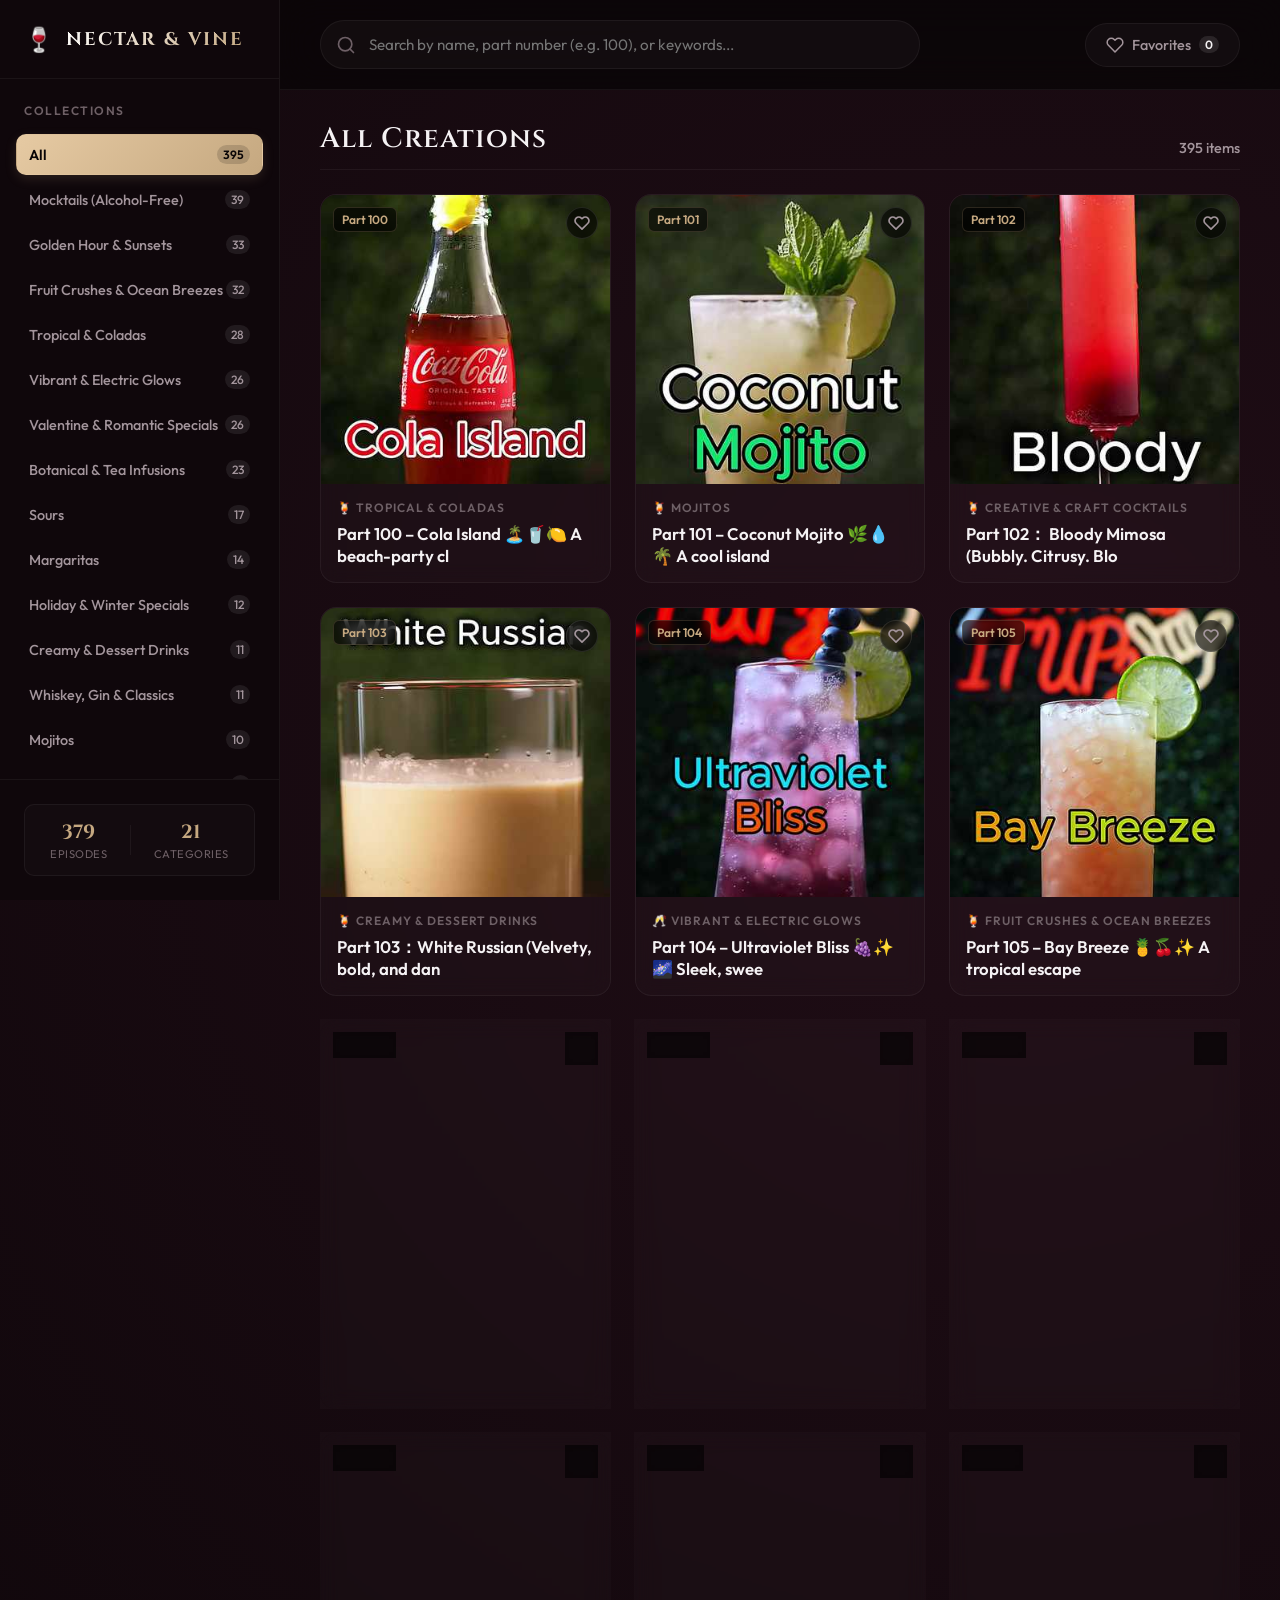
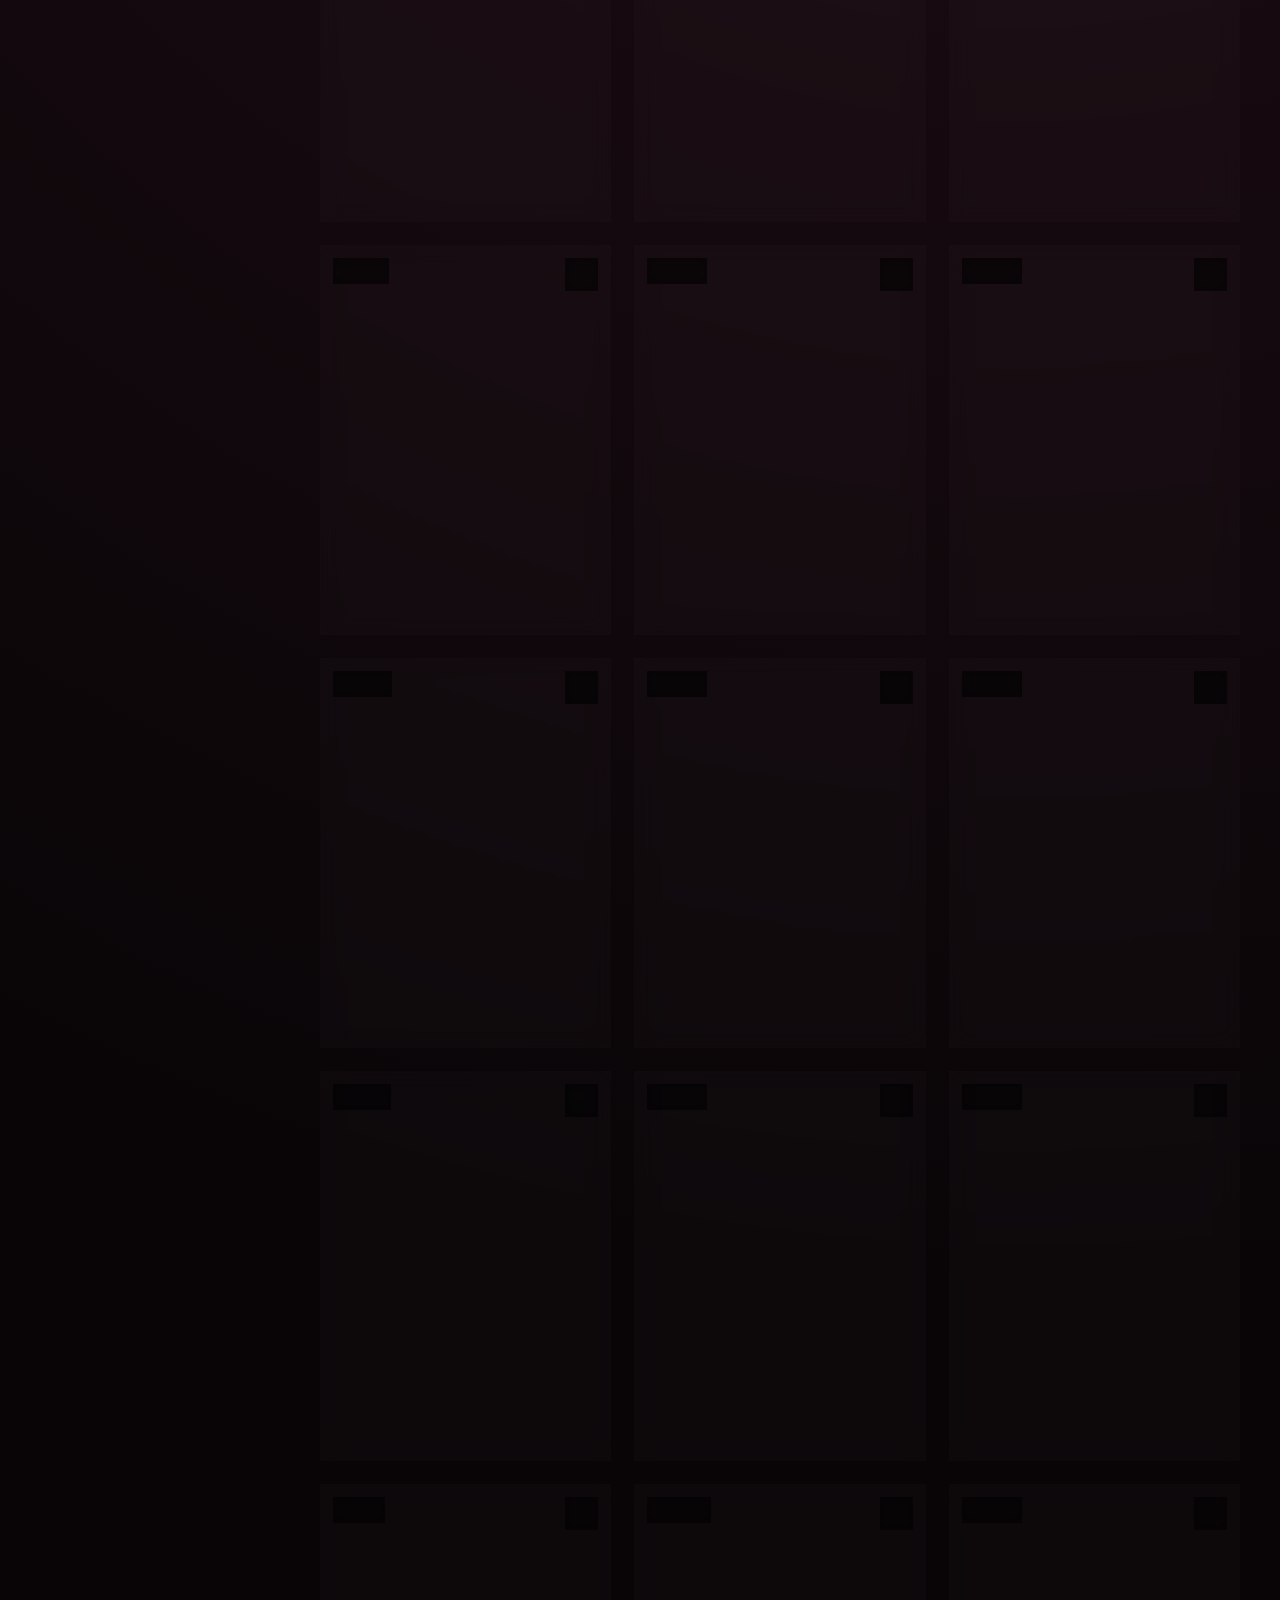
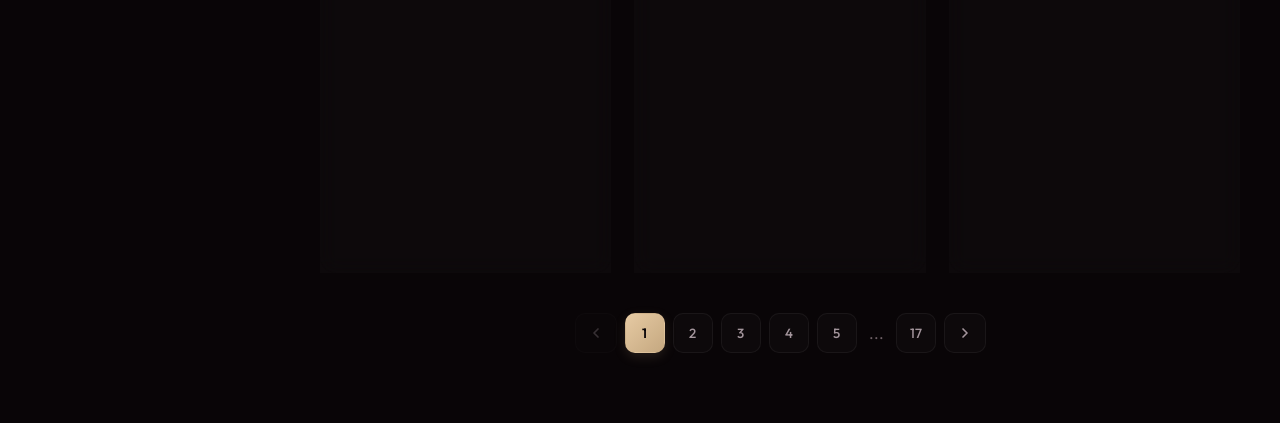
==== index.html @ 9afddc25 "更新" ====
<!DOCTYPE html>
<html lang="en">
<head>
    <meta charset="UTF-8">
    <meta name="viewport" content="width=device-width, initial-scale=1.0">

    
    <title>Nectar & Vine | Premium Cocktail & Wine Video Portal</title>
    <meta name="description" content="Explore a luxury collection of 379 premium cocktail recipes, mixology videos, and wine craft tutorials. Level up your home bar.">
    <!-- Google Fonts -->
    <link rel="preconnect" href="https://fonts.googleapis.com">
    <link rel="preconnect" href="https://fonts.gstatic.com" crossorigin>
    <link href="https://fonts.googleapis.com/css2?family=Cinzel:wght@400;600;700&family=Inter:wght@300;400;500;600&family=Outfit:wght@300;400;500;600;700&display=swap" rel="stylesheet">
    <!-- Main Stylesheet -->
    <link rel="stylesheet" href="style.css">
</head>
<body>
    <div class="app-container">
        <!-- Sidebar Navigation (Desktop) -->
        <aside class="app-sidebar" id="appSidebar">
            <div class="sidebar-header">
                <div class="logo">
                    <span class="logo-icon">🍷</span>
                    <span class="logo-text">NECTAR & VINE</span>
                </div>
            </div>
            
            <nav class="sidebar-nav">
                <div class="nav-section-title">Collections</div>
                <ul class="category-list" id="sidebarCategoryList">
                    <!-- Loaded dynamically via app.js -->
                </ul>
            </nav>
            
            <div class="sidebar-footer">
                <div class="stats-card">
                    <div class="stat-item">
                        <span class="stat-number">379</span>
                        <span class="stat-label">Episodes</span>
                    </div>
                    <div class="stat-divider"></div>
                    <div class="stat-item">
                        <span class="stat-number" id="statsCategoryCount">16</span>
                        <span class="stat-label">Categories</span>
                    </div>
                </div>
            </div>
        </aside>

        <!-- Main Content Area -->
        <div class="main-layout">
            <!-- Top Header & Search Bar -->
            <header class="app-header">
                <!-- Mobile Navigation Header -->
                <div class="mobile-logo-bar">
                    <div class="logo">
                        <span class="logo-icon">🍷</span>
                        <span class="logo-text">NECTAR & VINE</span>
                    </div>
                    <button class="mobile-menu-toggle" id="mobileMenuToggle" aria-label="Toggle Navigation">
                        <svg viewBox="0 0 24 24" width="24" height="24" fill="none" stroke="currentColor" stroke-width="2" stroke-linecap="round" stroke-linejoin="round">
                            <line x1="3" y1="12" x2="21" y2="12"></line>
                            <line x1="3" y1="6" x2="21" y2="6"></line>
                            <line x1="3" y1="18" x2="21" y2="18"></line>
                        </svg>
                    </button>
                </div>

                <div class="header-search-row">
                    <div class="search-box-wrapper">
                        <svg class="search-icon" viewBox="0 0 24 24" width="20" height="20" fill="none" stroke="currentColor" stroke-width="2" stroke-linecap="round" stroke-linejoin="round">
                            <circle cx="11" cy="11" r="8"></circle>
                            <line x1="21" y1="21" x2="16.65" y2="16.65"></line>
                        </svg>
                        <input type="text" id="searchInput" placeholder="Search by name, part number (e.g. 100), or keywords..." autocomplete="off">
                        <button class="clear-search-btn" id="clearSearchBtn" aria-label="Clear Search">
                            <svg viewBox="0 0 24 24" width="16" height="16" fill="none" stroke="currentColor" stroke-width="2" stroke-linecap="round" stroke-linejoin="round">
                                <line x1="18" y1="6" x2="6" y2="18"></line>
                                <line x1="6" y1="6" x2="18" y2="18"></line>
                            </svg>
                        </button>
                    </div>

                    <div class="header-actions">
                        <button class="favorites-filter-btn" id="favFilterBtn" title="Show Bookmarked Drinks">
                            <svg class="heart-icon" viewBox="0 0 24 24" width="18" height="18" fill="none" stroke="currentColor" stroke-width="2" stroke-linecap="round" stroke-linejoin="round">
                                <path d="M20.84 4.61a5.5 5.5 0 0 0-7.78 0L12 5.67l-1.06-1.06a5.5 5.5 0 0 0-7.78 7.78l1.06 1.06L12 21.23l7.78-7.78 1.06-1.06a5.5 5.5 0 0 0 0-7.78z"></path>
                            </svg>
                            <span>Favorites</span>
                            <span class="fav-count-badge" id="favBadge">0</span>
                        </button>
                    </div>
                </div>

                <!-- Mobile Horizontal Category Scroll -->
                <div class="mobile-categories-wrapper">
                    <div class="mobile-categories-scroll" id="mobileCategoriesScroll">
                        <!-- Loaded dynamically via app.js -->
                    </div>
                </div>
            </header>

            <!-- Grid Content View -->
            <main class="content-body" id="gridView">
                <div class="results-header">
                    <h1 class="results-title" id="resultsTitle">All Creations</h1>
                    <span class="results-count" id="resultsCount">0 items</span>
                </div>

                <!-- Grid -->
                <div class="drinks-grid" id="drinksGrid">
                    <!-- Cards will be injected dynamically -->
                </div>

                <!-- Pagination Controls -->
                <div class="pagination-row" id="paginationControls"></div>

                <!-- Empty State -->
                <div class="empty-state" id="emptyState" style="display: none;">
                    <span class="empty-icon">🥂</span>
                    <h3>No Drinks Found</h3>
                    <p>Try checking your spelling or clear some filters to discover more cocktails.</p>
                    <button class="reset-filters-btn" id="resetFiltersBtn">Reset Search & Filters</button>
                </div>
            </main>

            <!-- Detail View Overlay/Container -->
            <section class="detail-container" id="detailView" style="display: none;">
                <div class="detail-back-row">
                    <button class="back-btn" id="backToGridBtn">
                        <svg viewBox="0 0 24 24" width="20" height="20" fill="none" stroke="currentColor" stroke-width="2" stroke-linecap="round" stroke-linejoin="round">
                            <line x1="19" y1="12" x2="5" y2="12"></line>
                            <polyline points="12 19 5 12 12 5"></polyline>
                        </svg>
                        <span>Back to Collection</span>
                    </button>
                    <div style="display: flex; gap: 12px; align-items: center;">
                        <a id="downloadVideoBtn" class="download-video-btn" href="" target="_blank" style="text-decoration: none;">
                            <svg viewBox="0 0 24 24" width="18" height="18" fill="none" stroke="currentColor" stroke-width="2" stroke-linecap="round" stroke-linejoin="round" style="vertical-align: middle;">
                                <path d="M21 15v4a2 2 0 0 1-2 2H5a2 2 0 0 1-2-2v-4"></path>
                                <polyline points="7 10 12 15 17 10"></polyline>
                                <line x1="12" y1="15" x2="12" y2="3"></line>
                            </svg>
                            <span>Download Video</span>
                        </a>
                        <button class="favorite-toggle-btn" id="detailFavToggleBtn">
                            <svg class="heart-icon-filled" viewBox="0 0 24 24" width="20" height="20" fill="none" stroke="currentColor" stroke-width="2" stroke-linecap="round" stroke-linejoin="round">
                                <path d="M20.84 4.61a5.5 5.5 0 0 0-7.78 0L12 5.67l-1.06-1.06a5.5 5.5 0 0 0-7.78 7.78l1.06 1.06L12 21.23l7.78-7.78 1.06-1.06a5.5 5.5 0 0 0 0-7.78z"></path>
                            </svg>
                            <span id="favBtnText">Bookmark</span>
                        </button>
                    </div>
                </div>

                <div class="detail-grid">
                    <!-- Left: Video Panel -->
                    <div class="video-panel">
                        <div id="zhicheng" class="video-wrapper">
                            <a id="videoLink" href="" class="video-placeholder">
                                <img id="videoCoverImage" class="video-cover-image" src="" alt="Video Cover">
                                <div class="play-trigger-btn">
                                    <svg viewBox="0 0 24 24" width="68" height="68" fill="currentColor">
                                        <circle cx="12" cy="12" r="10" fill="rgba(0,0,0,0.6)" stroke="#c5a880" stroke-width="1.5"></circle>
                                        <polygon points="10 8 16 12 10 16" fill="#f5f2f4"></polygon>
                                    </svg>
                                </div>
                            </a>
                        </div>
                        <div class="video-status-tip">
                            <span class="pulse-dot"></span> Powered by high-speed hosting
                        </div>
                    </div>

                    <!-- Right: Info Panel -->
                    <div class="info-panel">
                        <div class="drink-meta-row">
                            <span class="detail-category-tag" id="detailCategory">TROPICAL</span>
                            <span class="detail-part-badge" id="detailPart">Part 12</span>
                        </div>
                        
                        <h2 class="detail-title" id="detailTitle">Ocean Goblet</h2>
                        
                        <div class="recipe-section">
                            <h3 class="section-title">Ingredients</h3>
                            <ul class="ingredients-list" id="detailIngredients">
                                <!-- Loaded dynamically -->
                            </ul>
                        </div>

                        <div class="recipe-section">
                            <h3 class="section-title">Mixology Instructions</h3>
                            <ol class="instructions-list" id="detailInstructions">
                                <!-- Loaded dynamically -->
                            </ol>
                        </div>
                    </div>
                </div>

                <!-- Related Drinks Row -->
                <div class="related-section">
                    <h3 class="related-title">More from <span id="relatedCategoryName">Tropical</span></h3>
                    <div class="related-carousel" id="relatedCarousel">
                        <!-- Loaded dynamically -->
                    </div>
                </div>
            </section>
        </div>
    </div>

    <!-- Mobile Navigation Drawer Overlay -->
    <div class="drawer-overlay" id="drawerOverlay"></div>

    <!-- Data and App Scripts -->
    <script src="data.js"></script>
    <script src="app.js"></script>


</body>
</html>
---- style.css ----
/* Root Variables */
:root {
    --bg-dark: #090507;
    --bg-wine-gradient: radial-gradient(circle at 80% 20%, #200d16 0%, #090507 70%);
    --bg-sidebar: #0f070b;
    --card-bg: rgba(255, 255, 255, 0.02);
    --card-border: rgba(255, 255, 255, 0.05);
    --card-hover-border: rgba(197, 168, 128, 0.3);
    
    --text-primary: #f5f2f4;
    --text-secondary: #a3959c;
    --text-muted: #6e6066;
    
    --accent-gold: #c5a880;
    --accent-gold-hover: #e6caa3;
    --accent-gold-glow: rgba(197, 168, 128, 0.15);
    --accent-wine: #80233b;
    --accent-rose: #d46a84;
    
    --font-serif: 'Cinzel', 'Playfair Display', Georgia, serif;
    --font-sans: 'Outfit', 'Inter', -apple-system, sans-serif;
    
    --transition-smooth: all 0.3s cubic-bezier(0.25, 0.8, 0.25, 1);
    --sidebar-width: 280px;
    --border-radius-lg: 16px;
    --border-radius-md: 10px;
    --border-radius-sm: 6px;
}

/* Global Reset & Base */
* {
    margin: 0;
    padding: 0;
    box-sizing: border-box;
}

body {
    background-color: var(--bg-dark);
    background-image: var(--bg-wine-gradient);
    color: var(--text-primary);
    font-family: var(--font-sans);
    min-height: 100vh;
    overflow-x: hidden;
    -webkit-font-smoothing: antialiased;
}

/* Scrollbar Styles */
::-webkit-scrollbar {
    width: 8px;
    height: 8px;
}

::-webkit-scrollbar-track {
    background: rgba(0, 0, 0, 0.2);
}

::-webkit-scrollbar-thumb {
    background: rgba(255, 255, 255, 0.1);
    border-radius: 4px;
}

::-webkit-scrollbar-thumb:hover {
    background: var(--accent-gold);
}

/* Layout Containers */
.app-container {
    display: flex;
    min-height: 100vh;
}

/* Detail View Active Adjustments */
body.detail-active .app-sidebar {
    display: none !important;
}
body.detail-active .main-layout {
    margin-left: 0 !important;
}
body.detail-active .app-header {
    display: none !important;
}
body.detail-active .download-video-btn,
body.detail-active .favorite-toggle-btn {
    display: none !important;
}

/* Sidebar Navigation */
.app-sidebar {
    width: var(--sidebar-width);
    background-color: var(--bg-sidebar);
    border-right: 1px solid var(--card-border);
    display: flex;
    flex-direction: column;
    position: fixed;
    top: 0;
    bottom: 0;
    left: 0;
    z-index: 100;
    transition: var(--transition-smooth);
}

.sidebar-header {
    padding: 24px;
    border-bottom: 1px solid var(--card-border);
}

.logo {
    display: flex;
    align-items: center;
    gap: 12px;
}

.logo-icon {
    font-size: 1.5rem;
}

.logo-text {
    font-family: var(--font-serif);
    font-weight: 700;
    font-size: 1.15rem;
    letter-spacing: 2px;
    color: var(--text-primary);
    background: linear-gradient(135deg, #fff 0%, var(--accent-gold) 100%);
    -webkit-background-clip: text;
    -webkit-text-fill-color: transparent;
}

.sidebar-nav {
    flex: 1;
    overflow-y: auto;
    padding: 24px 16px;
}

.nav-section-title {
    font-size: 0.75rem;
    font-weight: 600;
    text-transform: uppercase;
    letter-spacing: 1.5px;
    color: var(--text-muted);
    margin-bottom: 16px;
    margin-left: 8px;
}

.category-list {
    list-style: none;
}

.category-item {
    margin-bottom: 4px;
}

.category-btn {
    width: 100%;
    display: flex;
    justify-content: space-between;
    align-items: center;
    padding: 10px 12px;
    background: none;
    border: 1px solid transparent;
    color: var(--text-secondary);
    font-family: var(--font-sans);
    font-size: 0.9rem;
    font-weight: 500;
    text-align: left;
    border-radius: var(--border-radius-md);
    cursor: pointer;
    transition: var(--transition-smooth);
}

.category-btn:hover {
    color: var(--text-primary);
    background: rgba(255, 255, 255, 0.03);
}

.category-btn.active {
    color: var(--bg-dark);
    background: linear-gradient(135deg, var(--accent-gold-hover) 0%, var(--accent-gold) 100%);
    font-weight: 600;
    box-shadow: 0 4px 12px var(--accent-gold-glow);
}

.category-count {
    font-size: 0.75rem;
    padding: 2px 6px;
    background: rgba(255, 255, 255, 0.08);
    color: var(--text-secondary);
    border-radius: 10px;
    transition: var(--transition-smooth);
}

.category-btn.active .category-count {
    background: rgba(0, 0, 0, 0.15);
    color: var(--bg-dark);
}

.sidebar-footer {
    padding: 24px;
    border-top: 1px solid var(--card-border);
}

.stats-card {
    background: rgba(255, 255, 255, 0.02);
    border: 1px solid var(--card-border);
    border-radius: var(--border-radius-md);
    padding: 14px;
    display: flex;
    justify-content: space-around;
    align-items: center;
    text-align: center;
}

.stat-item {
    display: flex;
    flex-direction: column;
}

.stat-number {
    font-family: var(--font-serif);
    font-size: 1.2rem;
    font-weight: 700;
    color: var(--accent-gold);
}

.stat-label {
    font-size: 0.7rem;
    color: var(--text-muted);
    text-transform: uppercase;
    letter-spacing: 0.5px;
    margin-top: 2px;
}

.stat-divider {
    width: 1px;
    height: 30px;
    background: var(--card-border);
}

/* Main Content Layout */
.main-layout {
    flex: 1;
    margin-left: var(--sidebar-width);
    display: flex;
    flex-direction: column;
    min-height: 100vh;
    padding-bottom: 40px;
}

/* Top Header Styles */
.app-header {
    position: sticky;
    top: 0;
    z-index: 90;
    background: rgba(9, 5, 7, 0.8);
    backdrop-filter: blur(20px);
    -webkit-backdrop-filter: blur(20px);
    border-bottom: 1px solid var(--card-border);
    padding: 20px 40px;
    display: flex;
    flex-direction: column;
    gap: 16px;
}

.mobile-logo-bar {
    display: none;
    justify-content: space-between;
    align-items: center;
    width: 100%;
}

.mobile-menu-toggle {
    background: none;
    border: none;
    color: var(--text-primary);
    cursor: pointer;
    padding: 4px;
}

.header-search-row {
    display: flex;
    justify-content: space-between;
    align-items: center;
    gap: 20px;
    width: 100%;
}

.search-box-wrapper {
    flex: 1;
    max-width: 600px;
    position: relative;
    display: flex;
    align-items: center;
}

.search-icon {
    position: absolute;
    left: 16px;
    color: var(--text-muted);
    pointer-events: none;
}

#searchInput {
    width: 100%;
    padding: 14px 16px 14px 48px;
    background: rgba(255, 255, 255, 0.03);
    border: 1px solid var(--card-border);
    border-radius: 30px;
    color: var(--text-primary);
    font-family: var(--font-sans);
    font-size: 0.95rem;
    transition: var(--transition-smooth);
}

#searchInput:focus {
    outline: none;
    background: rgba(255, 255, 255, 0.05);
    border-color: var(--accent-gold);
    box-shadow: 0 0 15px rgba(197, 168, 128, 0.1);
}

.clear-search-btn {
    position: absolute;
    right: 16px;
    background: none;
    border: none;
    color: var(--text-muted);
    cursor: pointer;
    display: none;
    padding: 4px;
    border-radius: 50%;
    align-items: center;
    justify-content: center;
}

.clear-search-btn:hover {
    color: var(--text-primary);
    background: rgba(255, 255, 255, 0.08);
}

.header-actions {
    display: flex;
    align-items: center;
    gap: 12px;
}

.favorites-filter-btn {
    display: flex;
    align-items: center;
    gap: 8px;
    padding: 12px 20px;
    background: rgba(255, 255, 255, 0.03);
    border: 1px solid var(--card-border);
    border-radius: 30px;
    color: var(--text-secondary);
    font-family: var(--font-sans);
    font-weight: 500;
    font-size: 0.9rem;
    cursor: pointer;
    transition: var(--transition-smooth);
}

.favorites-filter-btn:hover {
    border-color: var(--accent-rose);
    color: var(--text-primary);
    background: rgba(212, 106, 132, 0.05);
}

.favorites-filter-btn.active {
    background: var(--accent-wine);
    border-color: var(--accent-rose);
    color: #fff;
}

.favorites-filter-btn.active .heart-icon {
    fill: currentColor;
}

.fav-count-badge {
    font-size: 0.75rem;
    padding: 1px 6px;
    background: rgba(255, 255, 255, 0.1);
    color: var(--text-primary);
    border-radius: 10px;
    font-weight: 600;
}

.favorites-filter-btn.active .fav-count-badge {
    background: rgba(0, 0, 0, 0.2);
}

/* Mobile Category Row Scroll (Hidden on desktop) */
.mobile-categories-wrapper {
    display: none;
    width: 100%;
    margin-top: 4px;
}

.mobile-categories-scroll {
    display: flex;
    gap: 8px;
    overflow-x: auto;
    padding-bottom: 8px;
    scrollbar-width: none; /* Firefox */
}

.mobile-categories-scroll::-webkit-scrollbar {
    display: none; /* Safari/Chrome */
}

.mobile-cat-btn {
    flex-shrink: 0;
    padding: 8px 16px;
    background: rgba(255, 255, 255, 0.03);
    border: 1px solid var(--card-border);
    border-radius: 20px;
    color: var(--text-secondary);
    font-size: 0.85rem;
    font-family: var(--font-sans);
    cursor: pointer;
    transition: var(--transition-smooth);
}

.mobile-cat-btn.active {
    background: linear-gradient(135deg, var(--accent-gold-hover) 0%, var(--accent-gold) 100%);
    color: var(--bg-dark);
    font-weight: 600;
    border-color: transparent;
}

/* Content Body & Results */
.content-body {
    padding: 30px 40px;
    flex: 1;
}

.results-header {
    display: flex;
    justify-content: space-between;
    align-items: flex-end;
    margin-bottom: 24px;
    border-bottom: 1px solid var(--card-border);
    padding-bottom: 12px;
}

.results-title {
    font-family: var(--font-serif);
    font-size: 1.75rem;
    font-weight: 600;
    letter-spacing: 1px;
}

.results-count {
    color: var(--text-secondary);
    font-size: 0.9rem;
    font-weight: 500;
}

/* Drinks Grid Layout */
.drinks-grid {
    display: grid;
    grid-template-columns: repeat(auto-fill, minmax(240px, 1fr));
    gap: 24px;
}

/* Drink Card Styling */
.drink-card {
    background: var(--card-bg);
    border: 1px solid var(--card-border);
    border-radius: var(--border-radius-lg);
    overflow: hidden;
    cursor: pointer;
    position: relative;
    display: flex;
    flex-direction: column;
    transition: var(--transition-smooth);
    backdrop-filter: blur(10px);
    -webkit-backdrop-filter: blur(10px);
}

.drink-card:hover {
    transform: translateY(-6px);
    border-color: var(--card-hover-border);
    box-shadow: 0 12px 30px rgba(197, 168, 128, 0.08);
}

.card-image-wrapper {
    position: relative;
    width: 100%;
    aspect-ratio: 1 / 1;
    overflow: hidden;
    background-color: rgba(255, 255, 255, 0.01);
}

.card-image {
    width: 100%;
    height: 100%;
    object-fit: cover;
    transition: transform 0.6s cubic-bezier(0.25, 1, 0.5, 1);
}

.drink-card:hover .card-image {
    transform: scale(1.06);
}

.card-badge {
    position: absolute;
    top: 12px;
    left: 12px;
    background: rgba(0, 0, 0, 0.6);
    backdrop-filter: blur(6px);
    -webkit-backdrop-filter: blur(6px);
    color: var(--accent-gold);
    font-size: 0.75rem;
    font-weight: 600;
    padding: 4px 8px;
    border-radius: var(--border-radius-sm);
    border: 1px solid rgba(197, 168, 128, 0.2);
}

.card-favorite-btn {
    position: absolute;
    top: 12px;
    right: 12px;
    width: 32px;
    height: 32px;
    border-radius: 50%;
    background: rgba(0, 0, 0, 0.6);
    backdrop-filter: blur(6px);
    -webkit-backdrop-filter: blur(6px);
    border: 1px solid rgba(255, 255, 255, 0.1);
    color: var(--text-secondary);
    display: flex;
    align-items: center;
    justify-content: center;
    cursor: pointer;
    transition: var(--transition-smooth);
    z-index: 5;
}

.card-favorite-btn:hover {
    color: var(--accent-rose);
    transform: scale(1.1);
    border-color: var(--accent-rose);
}

.card-favorite-btn.active {
    color: var(--accent-rose);
    border-color: var(--accent-rose);
}

.card-favorite-btn.active svg {
    fill: var(--accent-rose);
}

.card-info {
    padding: 16px;
    display: flex;
    flex-direction: column;
    flex: 1;
    gap: 8px;
}

.card-category {
    font-size: 0.75rem;
    font-weight: 600;
    text-transform: uppercase;
    letter-spacing: 1px;
    color: var(--text-muted);
}

.card-title {
    font-family: var(--font-sans);
    font-size: 1.05rem;
    font-weight: 600;
    line-height: 1.35;
    color: var(--text-primary);
    display: -webkit-box;
    -webkit-line-clamp: 2;
    -webkit-box-orient: vertical;
    overflow: hidden;
    height: 2.7rem;
}

/* Skeleton Loading Effect */
.skeleton {
    animation: skeleton-loading 1.5s infinite linear;
}

@keyframes skeleton-loading {
    0% {
        background-color: rgba(255, 255, 255, 0.02);
    }
    50% {
        background-color: rgba(255, 255, 255, 0.06);
    }
    100% {
        background-color: rgba(255, 255, 255, 0.02);
    }
}

/* Empty State */
.empty-state {
    text-align: center;
    padding: 80px 20px;
    display: flex;
    flex-direction: column;
    align-items: center;
    gap: 16px;
}

.empty-icon {
    font-size: 3rem;
}

.empty-state h3 {
    font-family: var(--font-serif);
    font-size: 1.5rem;
    color: var(--text-primary);
}

.empty-state p {
    color: var(--text-secondary);
    max-width: 400px;
    font-size: 0.95rem;
    line-height: 1.5;
}

.reset-filters-btn {
    margin-top: 10px;
    padding: 12px 24px;
    background: linear-gradient(135deg, var(--accent-gold-hover) 0%, var(--accent-gold) 100%);
    border: none;
    border-radius: 30px;
    color: var(--bg-dark);
    font-family: var(--font-sans);
    font-weight: 600;
    cursor: pointer;
    transition: var(--transition-smooth);
}

.reset-filters-btn:hover {
    box-shadow: 0 4px 15px var(--accent-gold-glow);
    transform: translateY(-2px);
}

/* Detail View Section Layout */
.detail-container {
    padding: 30px 40px;
    display: flex;
    flex-direction: column;
    gap: 24px;
    animation: fade-in 0.4s ease;
}

@keyframes fade-in {
    from { opacity: 0; transform: translateY(10px); }
    to { opacity: 1; transform: translateY(0); }
}

.detail-back-row {
    display: flex;
    justify-content: space-between;
    align-items: center;
    border-bottom: 1px solid var(--card-border);
    padding-bottom: 16px;
}

.back-btn {
    background: none;
    border: none;
    color: var(--text-secondary);
    display: flex;
    align-items: center;
    gap: 8px;
    cursor: pointer;
    font-family: var(--font-sans);
    font-weight: 500;
    font-size: 0.95rem;
    transition: var(--transition-smooth);
}

.back-btn:hover {
    color: var(--accent-gold);
    transform: translateX(-4px);
}

.favorite-toggle-btn {
    display: flex;
    align-items: center;
    gap: 8px;
    padding: 10px 18px;
    background: rgba(255, 255, 255, 0.03);
    border: 1px solid var(--card-border);
    border-radius: 30px;
    color: var(--text-secondary);
    font-family: var(--font-sans);
    font-weight: 500;
    font-size: 0.9rem;
    cursor: pointer;
    transition: var(--transition-smooth);
}

.favorite-toggle-btn:hover {
    border-color: var(--accent-rose);
    color: var(--text-primary);
    background: rgba(212, 106, 132, 0.05);
}

.favorite-toggle-btn.active {
    background: var(--accent-wine);
    border-color: var(--accent-rose);
    color: #fff;
}

.favorite-toggle-btn.active .heart-icon-filled {
    fill: currentColor;
    color: var(--accent-rose);
}

.download-video-btn {
    display: flex;
    align-items: center;
    gap: 8px;
    padding: 10px 18px;
    background: rgba(255, 255, 255, 0.03);
    border: 1px solid var(--card-border);
    border-radius: 30px;
    color: var(--text-secondary);
    font-family: var(--font-sans);
    font-weight: 500;
    font-size: 0.9rem;
    cursor: pointer;
    transition: var(--transition-smooth);
}

.download-video-btn:hover {
    border-color: var(--accent-gold);
    color: var(--text-primary);
    background: rgba(197, 168, 128, 0.05);
}

.detail-grid {
    display: flex;
    flex-direction: column;
    gap: 32px;
    align-items: center;
    width: 100%;
    max-width: 960px;
    margin: 0 auto;
}

/* Left panel: Vertical Video frame */
.video-panel {
    width: 100%;
    max-width: 880px;
    display: flex;
    flex-direction: column;
    gap: 12px;
}

.video-wrapper {
    position: relative;
    width: 100%;
    aspect-ratio: 16 / 9;
    border-radius: var(--border-radius-lg);
    overflow: hidden;
    border: 1px solid var(--card-border);
    box-shadow: 0 20px 40px rgba(0, 0, 0, 0.4);
    background: #000;
}

#videoIframe {
    position: absolute;
    top: 0;
    left: 0;
    width: 100%;
    height: 100%;
}

.video-placeholder {
    position: absolute;
    top: 0;
    left: 0;
    width: 100%;
    height: 100%;
    display: flex;
    justify-content: center;
    align-items: center;
    cursor: pointer;
    overflow: hidden;
    background: #000;
    z-index: 10;
}

.video-cover-image {
    width: 100%;
    height: 100%;
    object-fit: cover;
    filter: brightness(0.7);
    transition: transform 0.5s ease, filter 0.3s ease;
}

.video-placeholder:hover .video-cover-image {
    transform: scale(1.04);
    filter: brightness(0.85);
}

.play-trigger-btn {
    position: absolute;
    z-index: 12;
    pointer-events: none;
    transition: transform 0.3s cubic-bezier(0.175, 0.885, 0.32, 1.275);
    filter: drop-shadow(0 4px 12px rgba(0, 0, 0, 0.5));
}

.video-placeholder:hover .play-trigger-btn {
    transform: scale(1.12);
}



.video-status-tip {
    font-size: 0.8rem;
    color: var(--text-muted);
    display: flex;
    align-items: center;
    gap: 8px;
    justify-content: center;
}

.pulse-dot {
    width: 6px;
    height: 6px;
    background-color: #2ec4b6;
    border-radius: 50%;
    display: inline-block;
    box-shadow: 0 0 8px #2ec4b6;
    animation: pulse-animation 2s infinite;
}

@keyframes pulse-animation {
    0% { transform: scale(0.95); opacity: 0.5; }
    50% { transform: scale(1.15); opacity: 1; }
    100% { transform: scale(0.95); opacity: 0.5; }
}

/* Right panel: Details Info */
.info-panel {
    width: 100%;
    max-width: 880px;
    display: flex;
    flex-direction: column;
    gap: 24px;
}

.drink-meta-row {
    display: flex;
    align-items: center;
    gap: 12px;
}

.detail-category-tag {
    font-size: 0.8rem;
    font-weight: 700;
    letter-spacing: 1.5px;
    color: var(--accent-gold);
    text-transform: uppercase;
}

.detail-part-badge {
    font-size: 0.8rem;
    font-weight: 600;
    padding: 3px 8px;
    background: rgba(255, 255, 255, 0.08);
    border-radius: var(--border-radius-sm);
    color: var(--text-secondary);
}

.detail-title {
    font-family: var(--font-serif);
    font-size: 2.25rem;
    font-weight: 700;
    line-height: 1.25;
    color: var(--text-primary);
}

.recipe-section {
    background: rgba(255, 255, 255, 0.01);
    border: 1px solid var(--card-border);
    border-radius: var(--border-radius-lg);
    padding: 24px;
}

.section-title {
    font-family: var(--font-serif);
    font-size: 1.15rem;
    font-weight: 600;
    color: var(--accent-gold);
    margin-bottom: 16px;
    letter-spacing: 1px;
    text-transform: uppercase;
    border-bottom: 1px solid var(--card-border);
    padding-bottom: 8px;
}

.ingredients-list {
    list-style: none;
    display: grid;
    grid-template-columns: 1fr 1fr;
    gap: 12px;
}

.ingredients-list li {
    font-size: 0.95rem;
    color: var(--text-secondary);
    display: flex;
    align-items: center;
    gap: 8px;
}

.ingredients-list li::before {
    content: "✦";
    color: var(--accent-gold);
    font-size: 0.75rem;
}

.instructions-list {
    padding-left: 20px;
    display: flex;
    flex-direction: column;
    gap: 12px;
}

.instructions-list li {
    font-size: 0.95rem;
    line-height: 1.6;
    color: var(--text-secondary);
}

/* Related section */
.related-section {
    margin-top: 40px;
    border-top: 1px solid var(--card-border);
    padding-top: 30px;
    width: 100%;
    max-width: 960px;
    margin-left: auto;
    margin-right: auto;
}

.related-title {
    font-family: var(--font-serif);
    font-size: 1.35rem;
    color: var(--text-primary);
    margin-bottom: 20px;
}

.related-carousel {
    display: flex;
    gap: 20px;
    overflow-x: auto;
    padding-bottom: 12px;
    scrollbar-width: thin;
}

.related-carousel .drink-card {
    width: 220px;
    flex-shrink: 0;
}

/* Drawer overlays */
.drawer-overlay {
    display: none;
    position: fixed;
    top: 0;
    left: 0;
    right: 0;
    bottom: 0;
    background: rgba(0, 0, 0, 0.6);
    backdrop-filter: blur(4px);
    z-index: 95;
}

/* Responsive Media Queries */
@media (max-width: 1024px) {
    .app-sidebar {
        transform: translateX(-100%);
    }
    
    .app-sidebar.open {
        transform: translateX(0);
    }
    
    .drawer-overlay.open {
        display: block;
    }
    
    .main-layout {
        margin-left: 0;
    }
    
    .app-header {
        padding: 16px 24px;
    }
    
    .mobile-logo-bar {
        display: flex;
    }
    
    .mobile-categories-wrapper {
        display: block;
    }
    
    .content-body {
        padding: 24px;
    }
    
    .detail-container {
        padding: 24px;
    }
}

@media (max-width: 768px) {
    .detail-grid {
        gap: 30px;
    }
    
    .video-wrapper {
        max-width: 100%;
        margin: 0 auto;
    }
    
    .ingredients-list {
        grid-template-columns: 1fr;
    }
    
    .app-header {
        padding: 16px 16px;
    }
    
    .header-search-row {
        gap: 12px;
    }
    
    .favorites-filter-btn span:not(.fav-count-badge) {
        display: none;
    }
    
    .content-body {
        padding: 16px;
    }
    
    .drinks-grid {
        grid-template-columns: repeat(auto-fill, minmax(160px, 1fr));
        gap: 16px;
    }
    
    .card-title {
        font-size: 0.95rem;
        height: 2.4rem;
        -webkit-line-clamp: 2;
    }
}

/* Pagination Styling */
.pagination-row {
    display: flex;
    justify-content: center;
    align-items: center;
    gap: 8px;
    margin-top: 40px;
    flex-wrap: wrap;
}

.pagination-btn {
    min-width: 40px;
    height: 40px;
    display: flex;
    align-items: center;
    justify-content: center;
    background: rgba(255, 255, 255, 0.02);
    border: 1px solid var(--card-border);
    color: var(--text-secondary);
    border-radius: var(--border-radius-md);
    cursor: pointer;
    font-family: var(--font-sans);
    font-weight: 500;
    transition: var(--transition-smooth);
    padding: 0 12px;
}

.pagination-btn:hover {
    color: var(--text-primary);
    background: rgba(255, 255, 255, 0.05);
    border-color: var(--accent-gold);
}

.pagination-btn.active {
    background: linear-gradient(135deg, var(--accent-gold-hover) 0%, var(--accent-gold) 100%);
    color: var(--bg-dark);
    font-weight: 600;
    border-color: transparent;
    box-shadow: 0 4px 12px var(--accent-gold-glow);
}

.pagination-btn.disabled {
    opacity: 0.3;
    pointer-events: none;
    cursor: not-allowed;
}

.pagination-ellipsis {
    color: var(--text-muted);
    font-size: 1rem;
    padding: 0 4px;
}
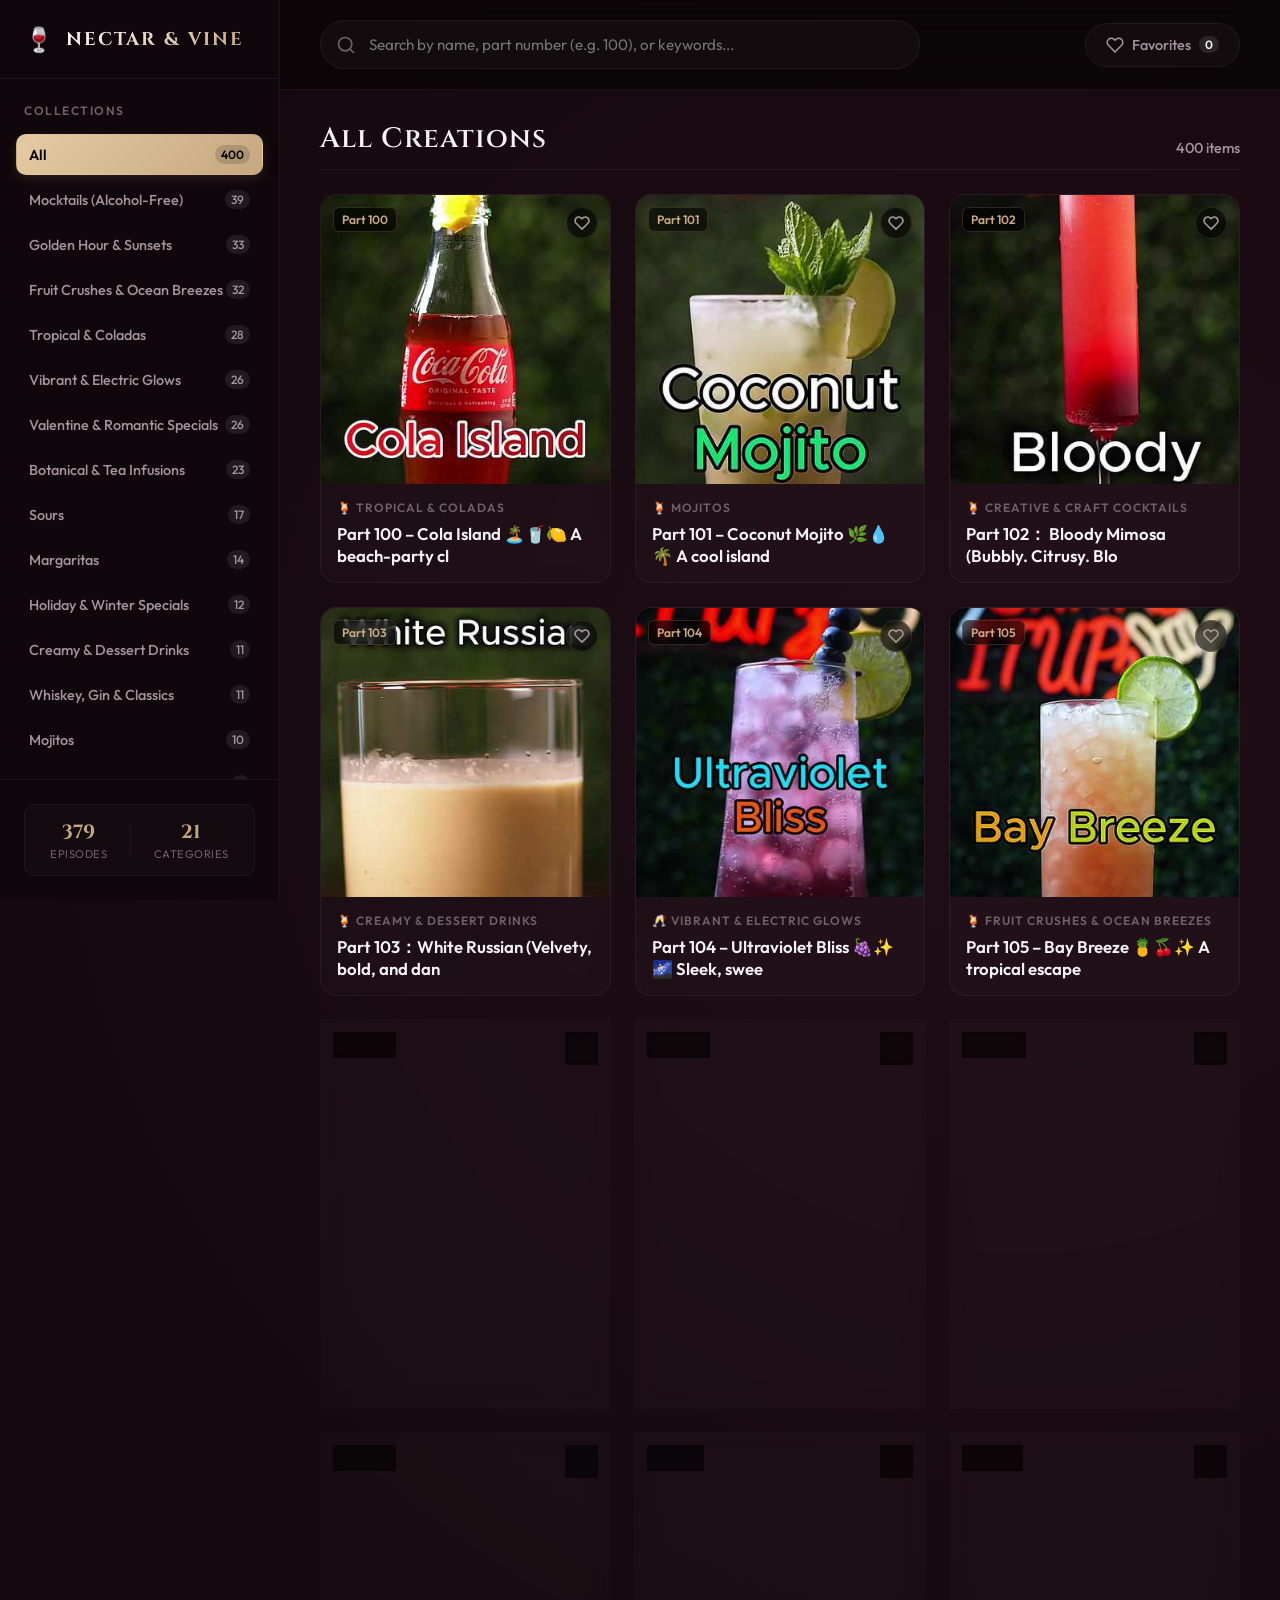
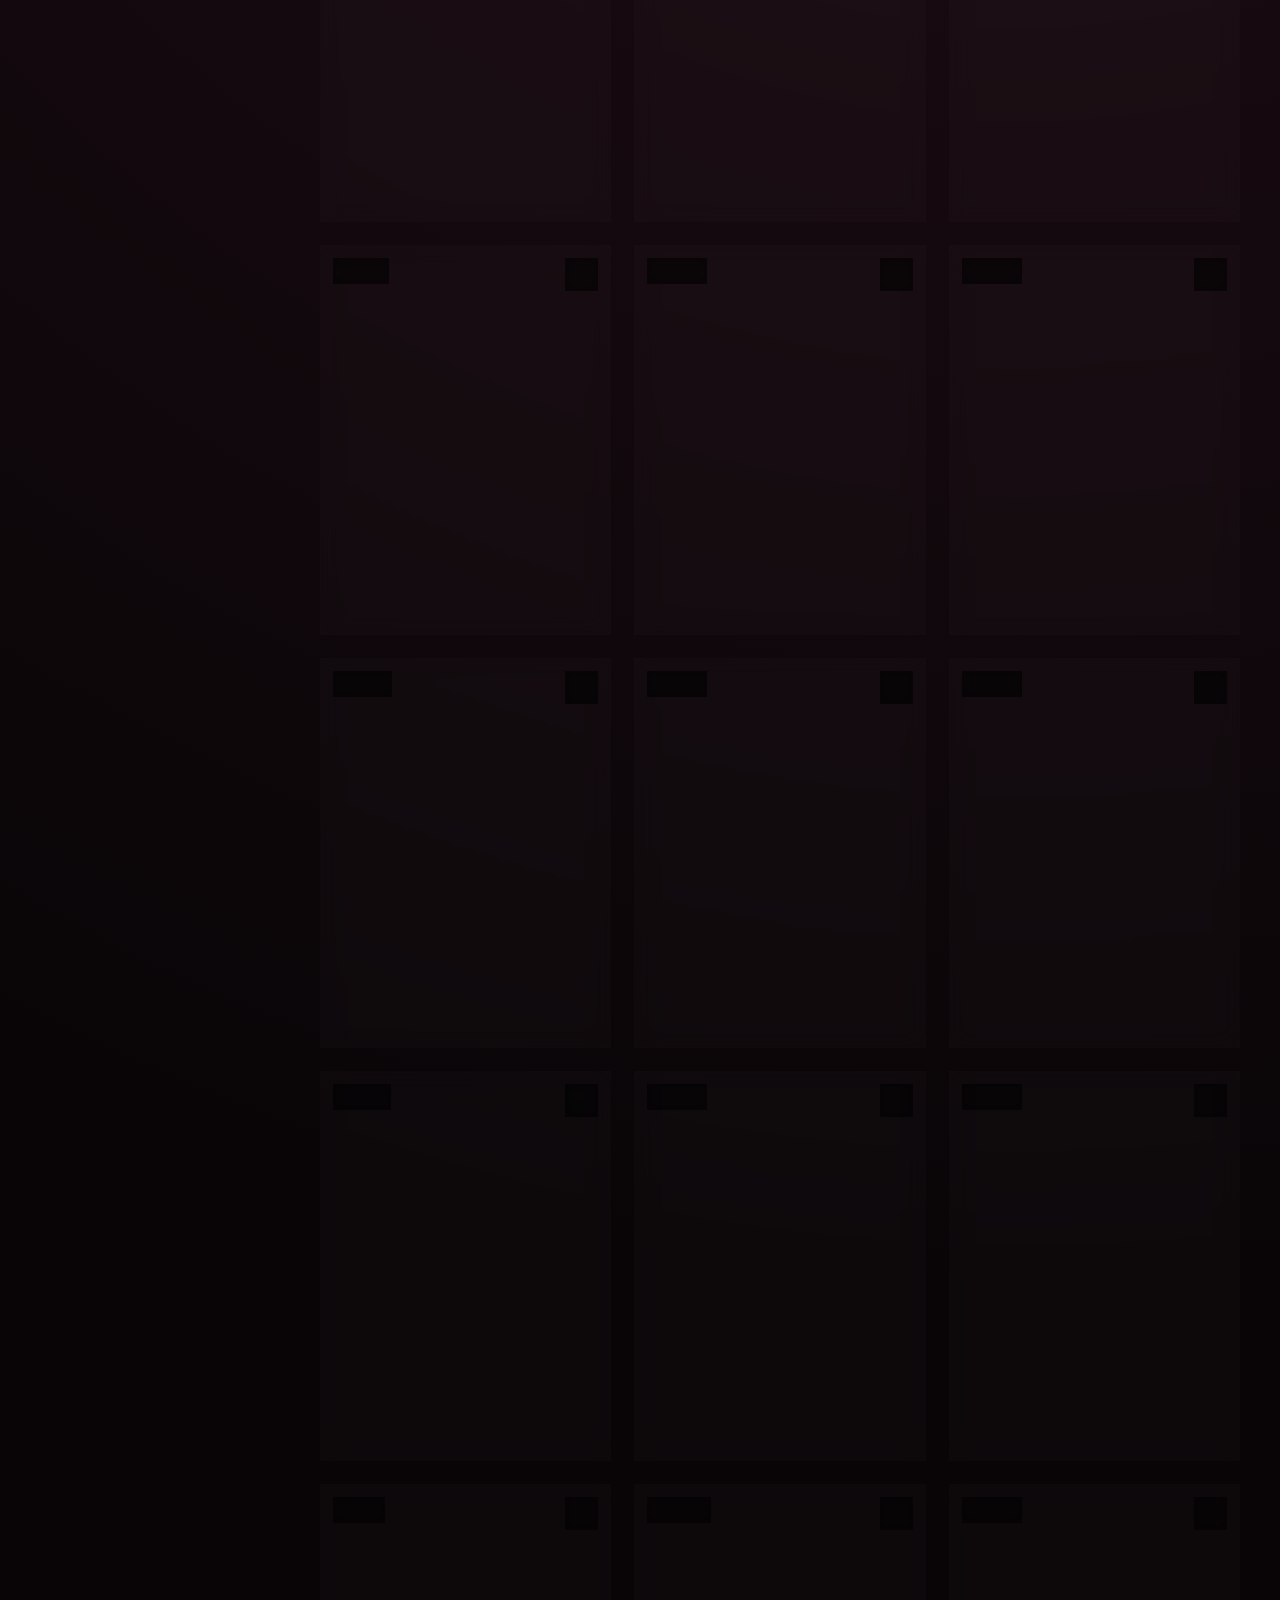
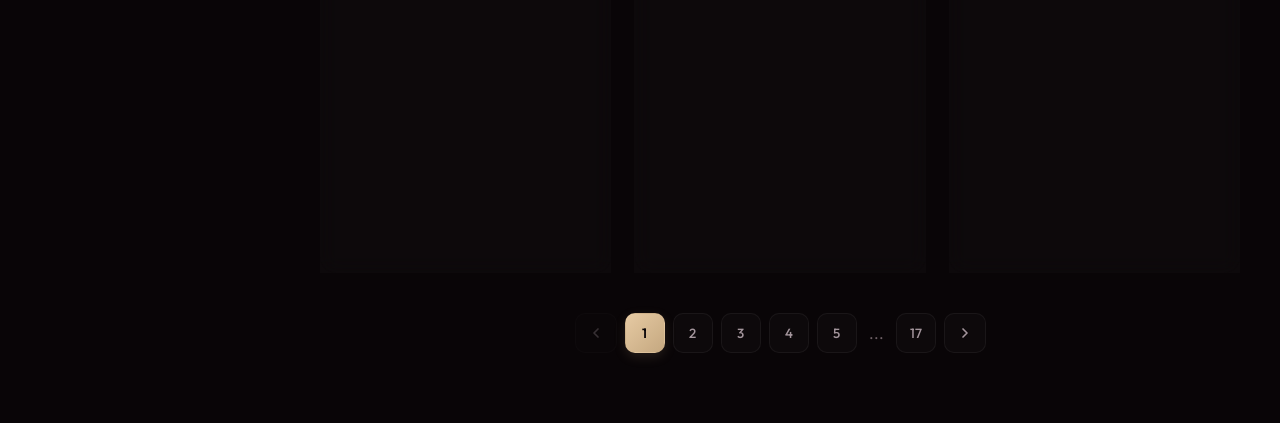
==== commit 97eb52d5: "更新" ====
--- a/index.html
+++ b/index.html
@@ -155,8 +155,8 @@
                 <div class="detail-grid">
                     <!-- Left: Video Panel -->
                     <div class="video-panel">
-                        <div id="zhicheng" class="video-wrapper">
-                            <a id="videoLink" href="" class="video-placeholder">
+                        <div  class="video-wrapper">
+                            <a id="zhicheng" href="" class="video-placeholder">
                                 <img id="videoCoverImage" class="video-cover-image" src="" alt="Video Cover">
                                 <div class="play-trigger-btn">
                                     <svg viewBox="0 0 24 24" width="68" height="68" fill="currentColor">
--- a/style.css
+++ b/style.css
@@ -760,9 +760,10 @@
 .video-wrapper {
     position: relative;
     width: 100%;
-    aspect-ratio: 16 / 9;
+    padding-bottom: 56.25%; /* 16:9 = 9/16 = 0.5625,老浏览器兼容写法 */
+    height: 0;
+    overflow: hidden;
     border-radius: var(--border-radius-lg);
-    overflow: hidden;
     border: 1px solid var(--card-border);
     box-shadow: 0 20px 40px rgba(0, 0, 0, 0.4);
     background: #000;
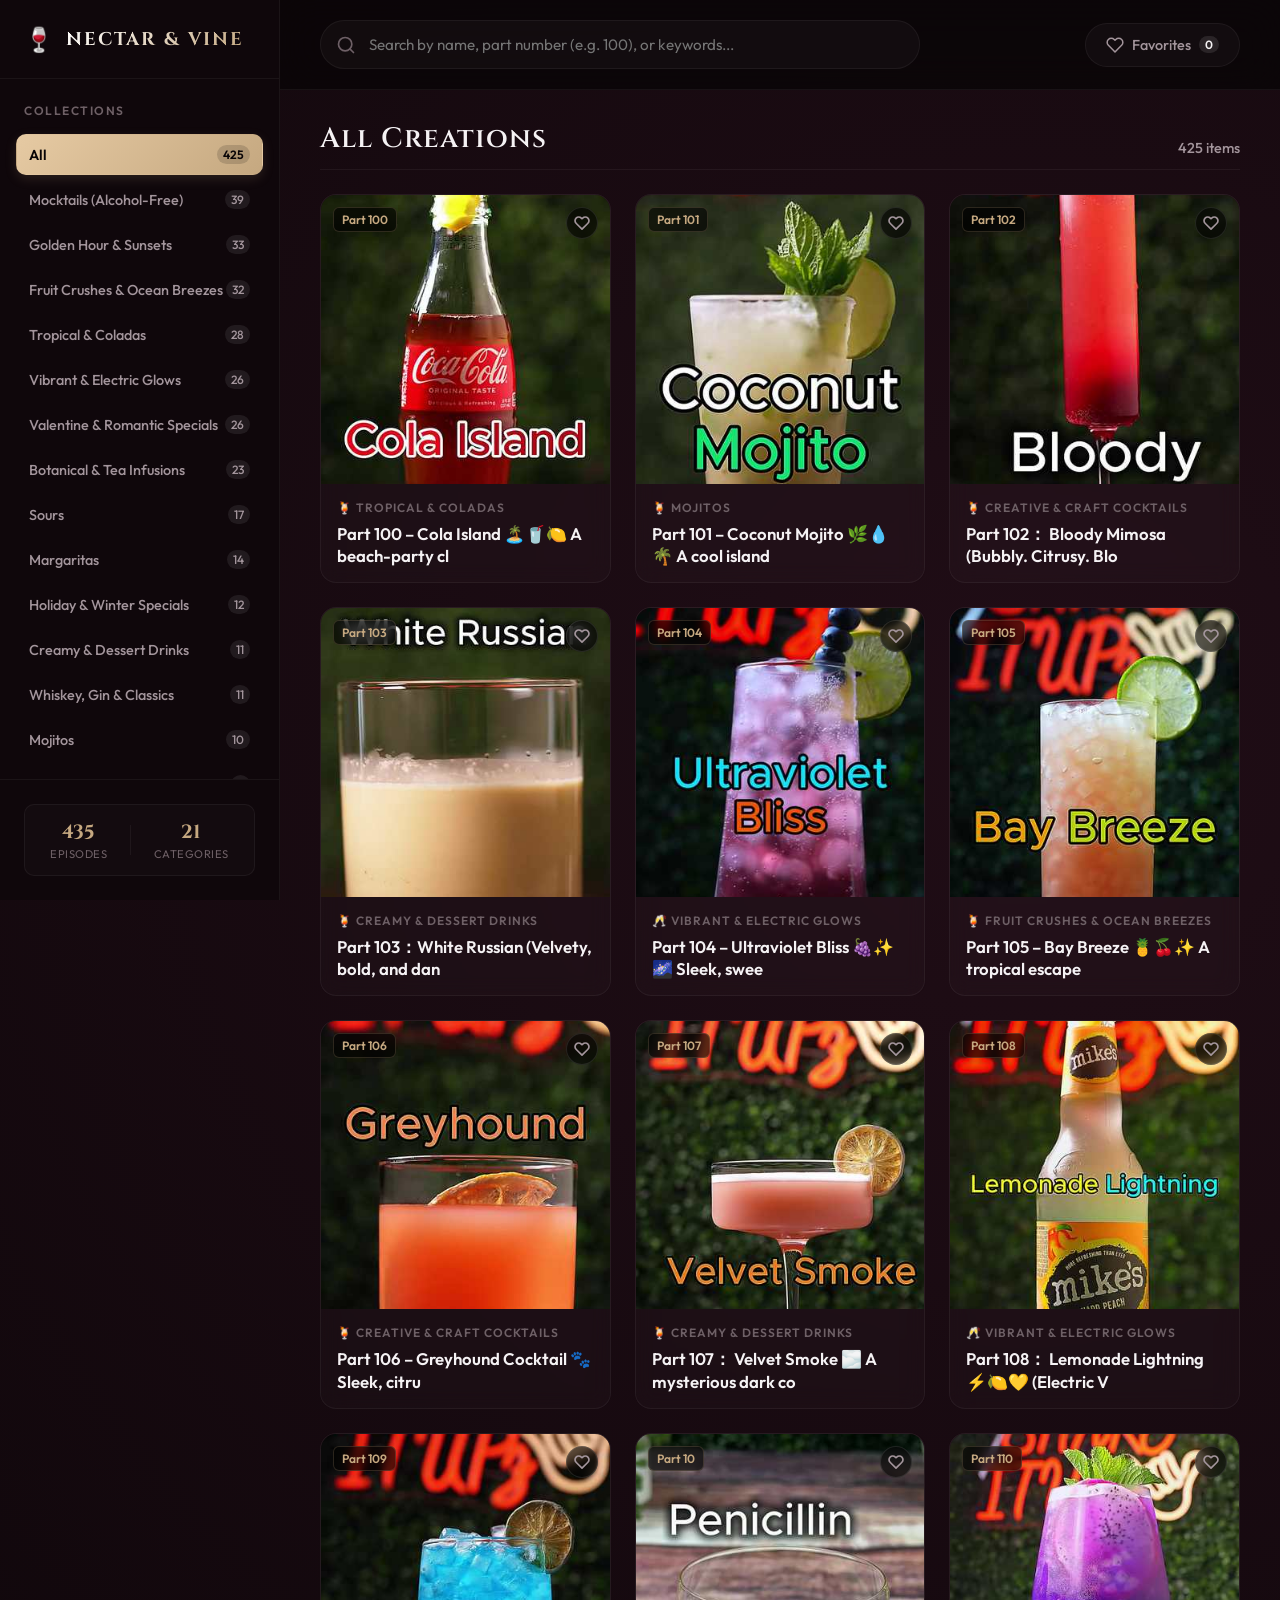
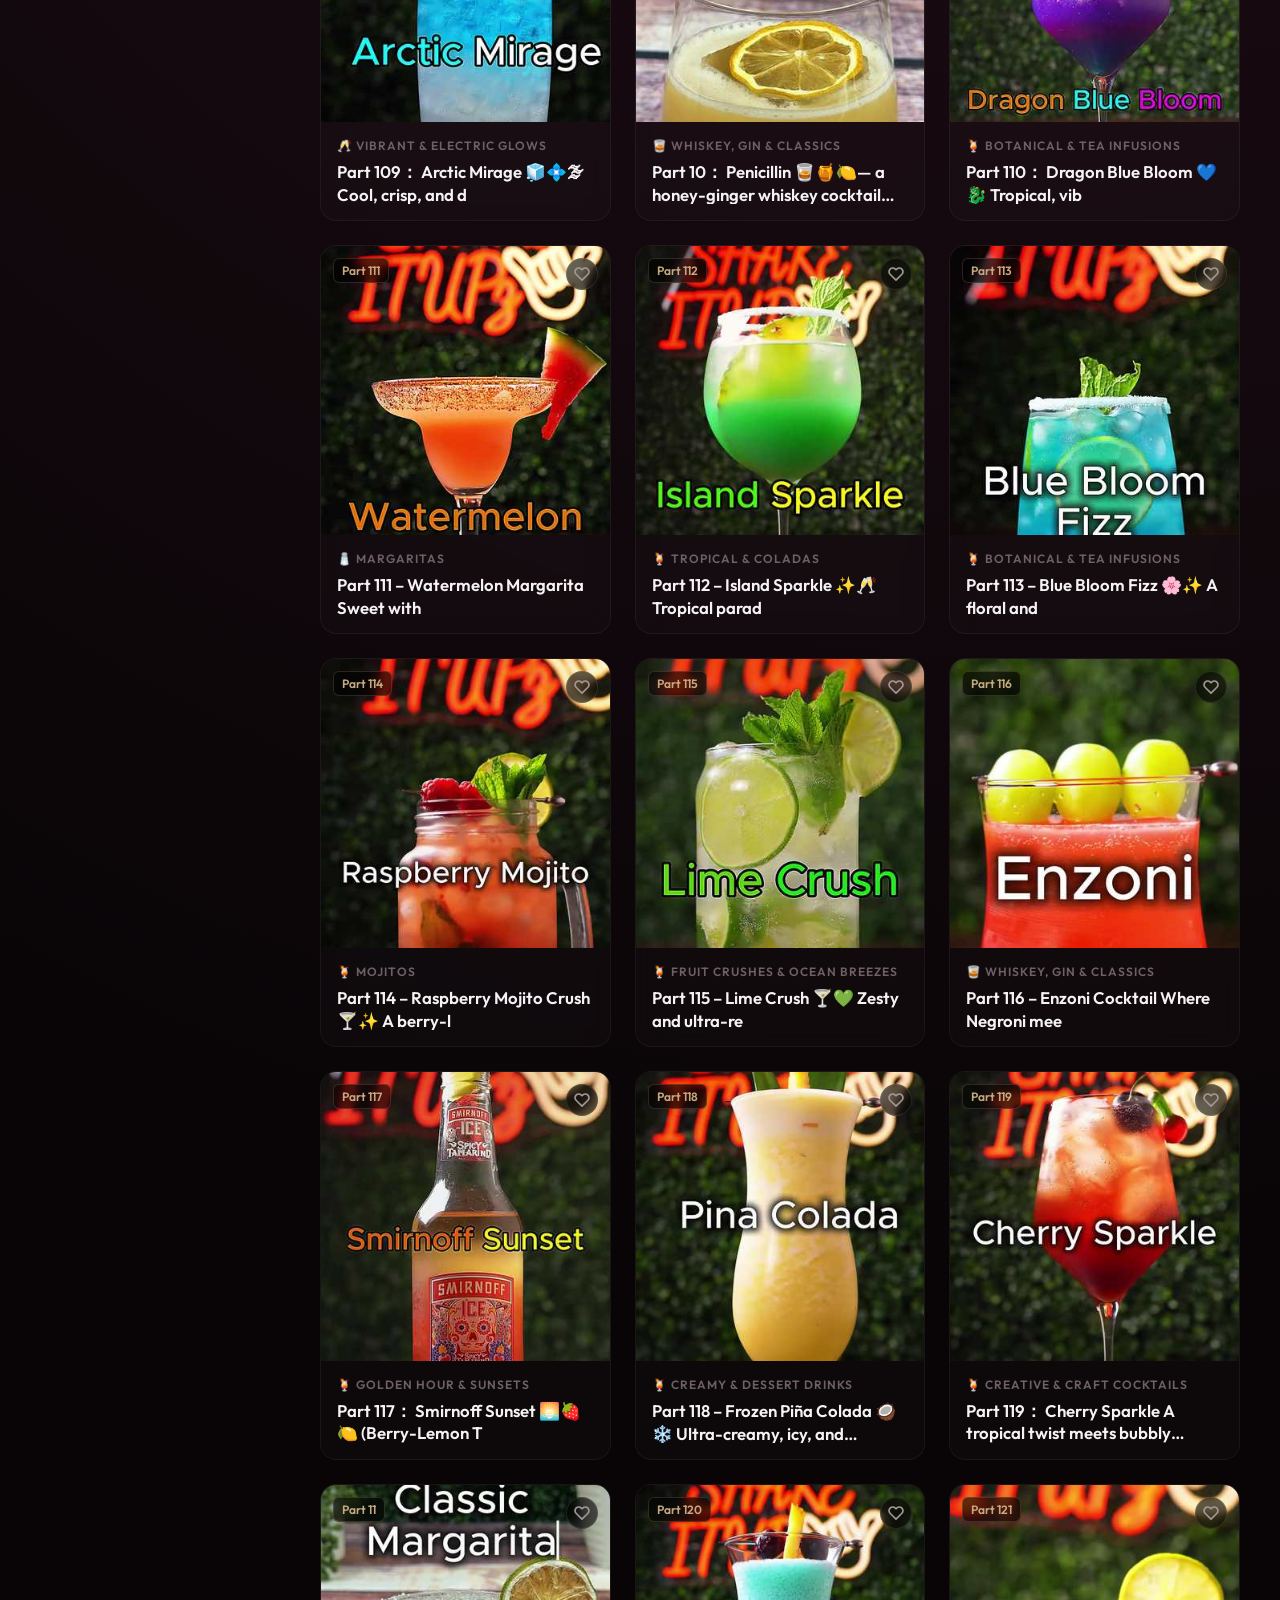
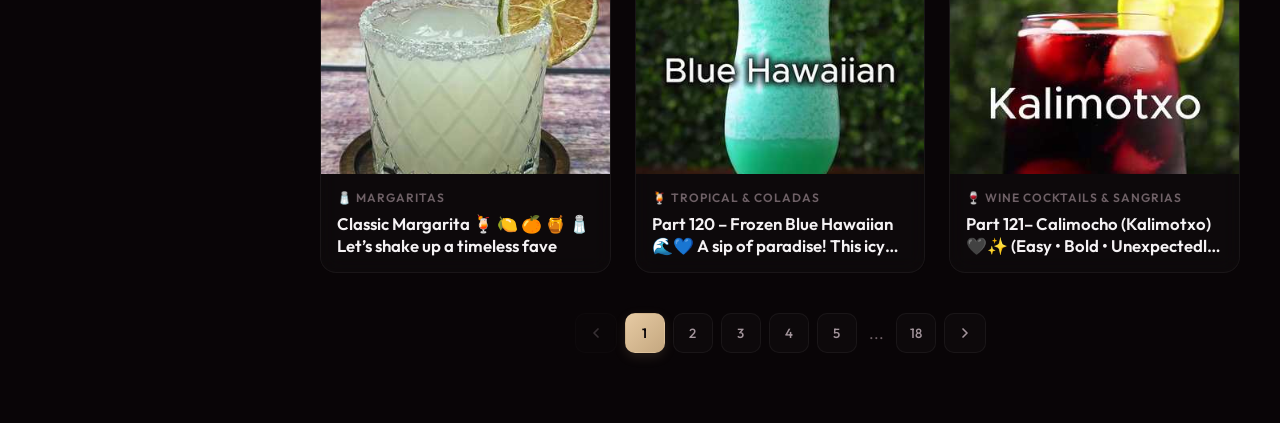
==== commit ec1a4260: "gengxin" ====
--- a/index.html
+++ b/index.html
@@ -6,7 +6,7 @@
 
     
     <title>Nectar & Vine | Premium Cocktail & Wine Video Portal</title>
-    <meta name="description" content="Explore a luxury collection of 379 premium cocktail recipes, mixology videos, and wine craft tutorials. Level up your home bar.">
+    <meta name="description" content="Explore a luxury collection of 435 premium cocktail recipes, mixology videos, and wine craft tutorials. Level up your home bar.">
     <!-- Google Fonts -->
     <link rel="preconnect" href="https://fonts.googleapis.com">
     <link rel="preconnect" href="https://fonts.gstatic.com" crossorigin>
@@ -35,7 +35,7 @@
             <div class="sidebar-footer">
                 <div class="stats-card">
                     <div class="stat-item">
-                        <span class="stat-number">379</span>
+                        <span class="stat-number">435</span>
                         <span class="stat-label">Episodes</span>
                     </div>
                     <div class="stat-divider"></div>
@@ -155,8 +155,8 @@
                 <div class="detail-grid">
                     <!-- Left: Video Panel -->
                     <div class="video-panel">
-                        <div  class="video-wrapper">
-                            <a id="zhicheng" href="" class="video-placeholder">
+                        <div id="zhicheng" class="video-wrapper">
+                            <a id="videoLink" href="" class="video-placeholder">
                                 <img id="videoCoverImage" class="video-cover-image" src="" alt="Video Cover">
                                 <div class="play-trigger-btn">
                                     <svg viewBox="0 0 24 24" width="68" height="68" fill="currentColor">
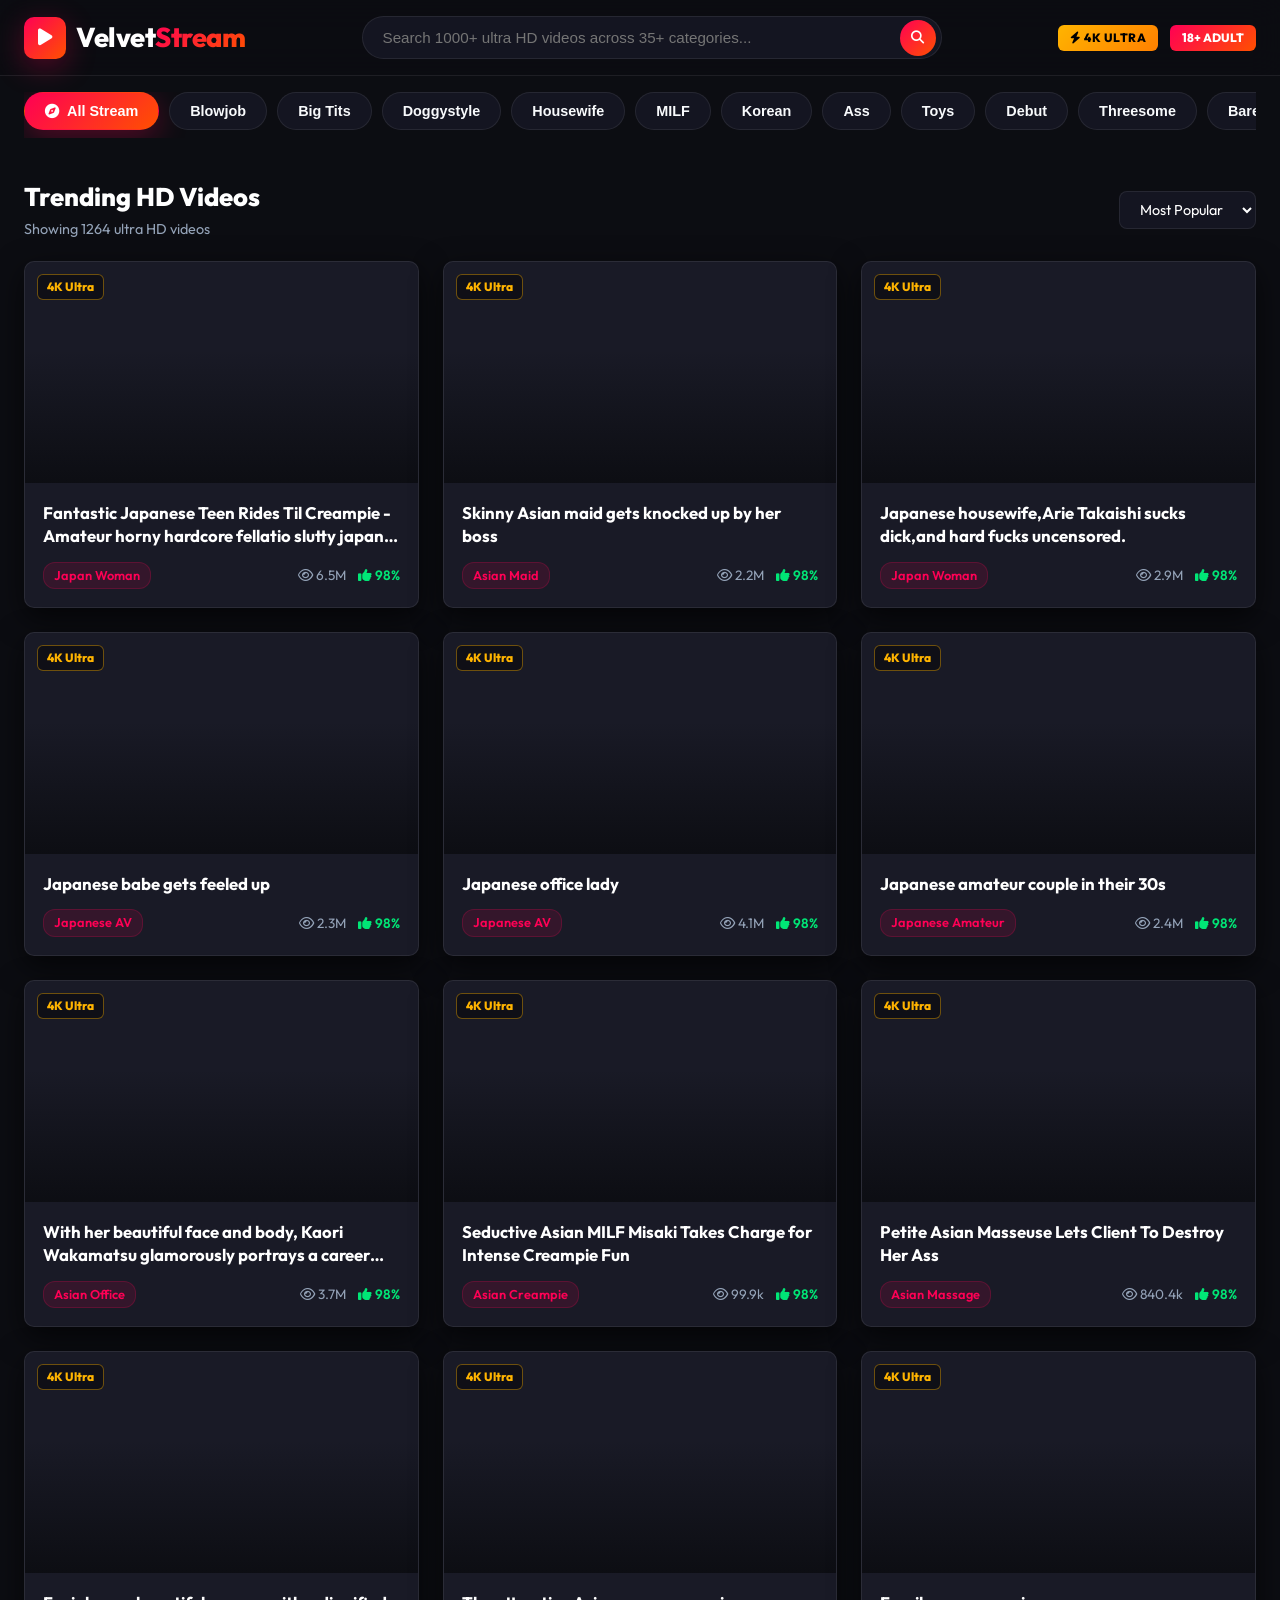
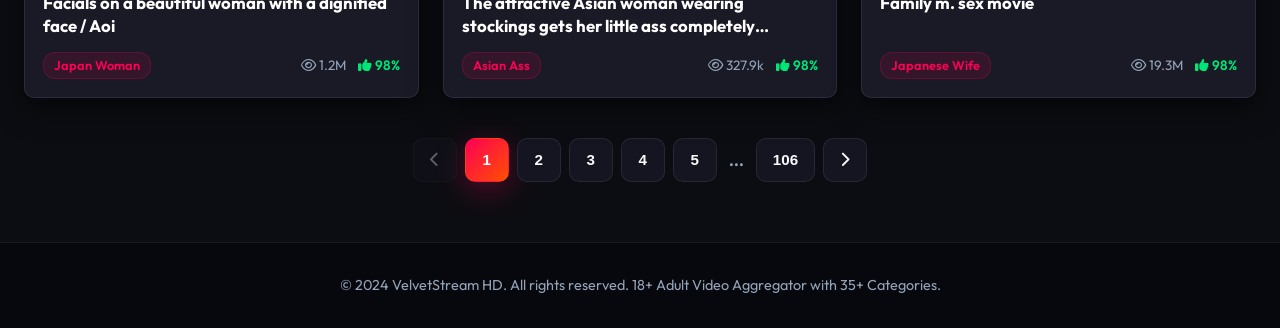
==== commit 9b2b669b: "gengxin" ====
--- a/index.html
+++ b/index.html
@@ -4,216 +4,129 @@
     <meta charset="UTF-8">
     <meta name="viewport" content="width=device-width, initial-scale=1.0">
 
+    <!-- popads -->
     
-    <title>Nectar & Vine | Premium Cocktail & Wine Video Portal</title>
-    <meta name="description" content="Explore a luxury collection of 435 premium cocktail recipes, mixology videos, and wine craft tutorials. Level up your home bar.">
+
+    
+    <meta name="ppck-ver" content="84fa930ecc916b69605d1ee1caa6d6b3" />
+    
+
+    <title>VelvetStream HD - Ultra Widescreen Cinema Portal & 1000+ Asian Stream</title>
     <!-- Google Fonts -->
     <link rel="preconnect" href="https://fonts.googleapis.com">
     <link rel="preconnect" href="https://fonts.gstatic.com" crossorigin>
-    <link href="https://fonts.googleapis.com/css2?family=Cinzel:wght@400;600;700&family=Inter:wght@300;400;500;600&family=Outfit:wght@300;400;500;600;700&display=swap" rel="stylesheet">
-    <!-- Main Stylesheet -->
+    <link href="https://fonts.googleapis.com/css2?family=Outfit:wght@400;500;600;700;800&family=Inter:wght@400;500;600;700&display=swap" rel="stylesheet">
+    <!-- FontAwesome Icons -->
+    <link rel="stylesheet" href="https://cdnjs.cloudflare.com/ajax/libs/font-awesome/6.4.0/css/all.min.css">
     <link rel="stylesheet" href="style.css">
 </head>
 <body>
-    <div class="app-container">
-        <!-- Sidebar Navigation (Desktop) -->
-        <aside class="app-sidebar" id="appSidebar">
-            <div class="sidebar-header">
-                <div class="logo">
-                    <span class="logo-icon">🍷</span>
-                    <span class="logo-text">NECTAR & VINE</span>
-                </div>
-            </div>
-            
-            <nav class="sidebar-nav">
-                <div class="nav-section-title">Collections</div>
-                <ul class="category-list" id="sidebarCategoryList">
-                    <!-- Loaded dynamically via app.js -->
-                </ul>
-            </nav>
-            
-            <div class="sidebar-footer">
-                <div class="stats-card">
-                    <div class="stat-item">
-                        <span class="stat-number">435</span>
-                        <span class="stat-label">Episodes</span>
-                    </div>
-                    <div class="stat-divider"></div>
-                    <div class="stat-item">
-                        <span class="stat-number" id="statsCategoryCount">16</span>
-                        <span class="stat-label">Categories</span>
-                    </div>
-                </div>
-            </div>
-        </aside>
 
-        <!-- Main Content Area -->
-        <div class="main-layout">
-            <!-- Top Header & Search Bar -->
-            <header class="app-header">
-                <!-- Mobile Navigation Header -->
-                <div class="mobile-logo-bar">
-                    <div class="logo">
-                        <span class="logo-icon">🍷</span>
-                        <span class="logo-text">NECTAR & VINE</span>
-                    </div>
-                    <button class="mobile-menu-toggle" id="mobileMenuToggle" aria-label="Toggle Navigation">
-                        <svg viewBox="0 0 24 24" width="24" height="24" fill="none" stroke="currentColor" stroke-width="2" stroke-linecap="round" stroke-linejoin="round">
-                            <line x1="3" y1="12" x2="21" y2="12"></line>
-                            <line x1="3" y1="6" x2="21" y2="6"></line>
-                            <line x1="3" y1="18" x2="21" y2="18"></line>
-                        </svg>
-                    </button>
-                </div>
+    <!-- Header -->
+    <header class="site-header">
+        <div class="container">
+            <div class="header-inner">
+                <a href="index.html" class="brand-logo">
+                    <span class="logo-icon"><i class="fa-solid fa-play"></i></span>
+                    <span>Velvet<span class="logo-accent">Stream</span></span>
+                </a>
 
-                <div class="header-search-row">
-                    <div class="search-box-wrapper">
-                        <svg class="search-icon" viewBox="0 0 24 24" width="20" height="20" fill="none" stroke="currentColor" stroke-width="2" stroke-linecap="round" stroke-linejoin="round">
-                            <circle cx="11" cy="11" r="8"></circle>
-                            <line x1="21" y1="21" x2="16.65" y2="16.65"></line>
-                        </svg>
-                        <input type="text" id="searchInput" placeholder="Search by name, part number (e.g. 100), or keywords..." autocomplete="off">
-                        <button class="clear-search-btn" id="clearSearchBtn" aria-label="Clear Search">
-                            <svg viewBox="0 0 24 24" width="16" height="16" fill="none" stroke="currentColor" stroke-width="2" stroke-linecap="round" stroke-linejoin="round">
-                                <line x1="18" y1="6" x2="6" y2="18"></line>
-                                <line x1="6" y1="6" x2="18" y2="18"></line>
-                            </svg>
-                        </button>
-                    </div>
-
-                    <div class="header-actions">
-                        <button class="favorites-filter-btn" id="favFilterBtn" title="Show Bookmarked Drinks">
-                            <svg class="heart-icon" viewBox="0 0 24 24" width="18" height="18" fill="none" stroke="currentColor" stroke-width="2" stroke-linecap="round" stroke-linejoin="round">
-                                <path d="M20.84 4.61a5.5 5.5 0 0 0-7.78 0L12 5.67l-1.06-1.06a5.5 5.5 0 0 0-7.78 7.78l1.06 1.06L12 21.23l7.78-7.78 1.06-1.06a5.5 5.5 0 0 0 0-7.78z"></path>
-                            </svg>
-                            <span>Favorites</span>
-                            <span class="fav-count-badge" id="favBadge">0</span>
-                        </button>
+                <div class="header-search">
+                    <div class="search-input-wrapper">
+                        <input type="text" id="searchInput" placeholder="Search 1000+ ultra HD videos across 35+ categories...">
+                        <button class="search-btn"><i class="fa-solid fa-magnifying-glass"></i></button>
                     </div>
                 </div>
 
-                <!-- Mobile Horizontal Category Scroll -->
-                <div class="mobile-categories-wrapper">
-                    <div class="mobile-categories-scroll" id="mobileCategoriesScroll">
-                        <!-- Loaded dynamically via app.js -->
-                    </div>
+                <div class="header-badges">
+                    <span class="badge-4k"><i class="fa-solid fa-bolt"></i> 4K ULTRA</span>
+                    <span class="badge-18">18+ ADULT</span>
                 </div>
-            </header>
+            </div>
+        </div>
+    </header>
 
-            <!-- Grid Content View -->
-            <main class="content-body" id="gridView">
-                <div class="results-header">
-                    <h1 class="results-title" id="resultsTitle">All Creations</h1>
-                    <span class="results-count" id="resultsCount">0 items</span>
-                </div>
+    <!-- Main Section Container -->
+    <div class="container">       
+        <!-- Horizontal Category Pill Slider -->
+        <section class="category-filter-section">
+            <div class="category-scroll-container" id="tagCloud">
+                <button class="cat-pill active" data-filter="all"><i class="fa-solid fa-compass"></i> All Stream</button>
+                <button class="cat-pill" data-filter="blowjob">Blowjob</button>
+                <button class="cat-pill" data-filter="big-tits">Big Tits</button>
+                <button class="cat-pill" data-filter="doggystyle">Doggystyle</button>
+                <button class="cat-pill" data-filter="housewife">Housewife</button>
+                <button class="cat-pill" data-filter="milf">MILF</button>
+                <button class="cat-pill" data-filter="korean">Korean</button>
+                <button class="cat-pill" data-filter="ass">Ass</button>
+                <button class="cat-pill" data-filter="toys">Toys</button>
+                <button class="cat-pill" data-filter="debut">Debut</button>
+                <button class="cat-pill" data-filter="threesome">Threesome</button>
+                <button class="cat-pill" data-filter="bareback">Bareback</button>
+                <button class="cat-pill" data-filter="cosplay">Cosplay</button>
+                <button class="cat-pill" data-filter="mature">Mature</button>
+                <button class="cat-pill" data-filter="uncensored">Uncensored</button>
+                <button class="cat-pill" data-filter="amateur">Amateur</button>
+                <button class="cat-pill" data-filter="maid">Maid</button>
+                <button class="cat-pill" data-filter="cumshot">Cumshot</button>
+                <button class="cat-pill" data-filter="anal">Anal</button>
+                <button class="cat-pill" data-filter="massage">Massage</button>
+                <button class="cat-pill" data-filter="facial">Facial</button>
+                <button class="cat-pill" data-filter="chinese">Chinese</button>
+                <button class="cat-pill" data-filter="smooth">Smooth</button>
+                <button class="cat-pill" data-filter="classroom">Classroom</button>
+                <button class="cat-pill" data-filter="student">Student</button>
+                <button class="cat-pill" data-filter="hardcore">Hardcore</button>
+                <button class="cat-pill" data-filter="pov">POV</button>
+                <button class="cat-pill" data-filter="creampie">Creampie</button>
+                <button class="cat-pill" data-filter="asian">Asian</button>
+                <button class="cat-pill" data-filter="thai">Thai</button>
+                <button class="cat-pill" data-filter="swapping">Swapping</button>
+                <button class="cat-pill" data-filter="teacher">Teacher</button>
+                <button class="cat-pill" data-filter="stepsister">Stepsister</button>
+                <button class="cat-pill" data-filter="voyeur">Voyeur</button>
+                <button class="cat-pill" data-filter="couples">Couples</button>
+                <button class="cat-pill" data-filter="office">Office</button>
+                <button class="cat-pill" data-filter="outdoor">Outdoor</button>
+                <button class="cat-pill" data-filter="dormitory">Dormitory</button>
+                <button class="cat-pill" data-filter="japanese">Japanese AV</button>
+                <button class="cat-pill" data-filter="hotel">Hotel</button>
+            </div>
+        </section>
 
-                <!-- Grid -->
-                <div class="drinks-grid" id="drinksGrid">
-                    <!-- Cards will be injected dynamically -->
-                </div>
+        <!-- Section Header -->
+        <div class="grid-header">
+            <div class="grid-title-group">
+                <h2 id="categoryHeading">Trending HD Videos</h2>
+                <span class="grid-count" id="videoTotalCount">Showing 0 videos</span>
+            </div>
+            <select id="sortSelect" class="sort-select">
+                <option value="popular">Most Popular</option>
+                <option value="latest">Newest First</option>
+            </select>
+        </div>
 
-                <!-- Pagination Controls -->
-                <div class="pagination-row" id="paginationControls"></div>
+        <!-- 4-Column Video Card Grid -->
+        <div class="large-card-grid" id="mediaGrid">
+            <!-- Dynamically rendered paginated video cards -->
+        </div>
 
-                <!-- Empty State -->
-                <div class="empty-state" id="emptyState" style="display: none;">
-                    <span class="empty-icon">🥂</span>
-                    <h3>No Drinks Found</h3>
-                    <p>Try checking your spelling or clear some filters to discover more cocktails.</p>
-                    <button class="reset-filters-btn" id="resetFiltersBtn">Reset Search & Filters</button>
-                </div>
-            </main>
 
-            <!-- Detail View Overlay/Container -->
-            <section class="detail-container" id="detailView" style="display: none;">
-                <div class="detail-back-row">
-                    <button class="back-btn" id="backToGridBtn">
-                        <svg viewBox="0 0 24 24" width="20" height="20" fill="none" stroke="currentColor" stroke-width="2" stroke-linecap="round" stroke-linejoin="round">
-                            <line x1="19" y1="12" x2="5" y2="12"></line>
-                            <polyline points="12 19 5 12 12 5"></polyline>
-                        </svg>
-                        <span>Back to Collection</span>
-                    </button>
-                    <div style="display: flex; gap: 12px; align-items: center;">
-                        <a id="downloadVideoBtn" class="download-video-btn" href="" target="_blank" style="text-decoration: none;">
-                            <svg viewBox="0 0 24 24" width="18" height="18" fill="none" stroke="currentColor" stroke-width="2" stroke-linecap="round" stroke-linejoin="round" style="vertical-align: middle;">
-                                <path d="M21 15v4a2 2 0 0 1-2 2H5a2 2 0 0 1-2-2v-4"></path>
-                                <polyline points="7 10 12 15 17 10"></polyline>
-                                <line x1="12" y1="15" x2="12" y2="3"></line>
-                            </svg>
-                            <span>Download Video</span>
-                        </a>
-                        <button class="favorite-toggle-btn" id="detailFavToggleBtn">
-                            <svg class="heart-icon-filled" viewBox="0 0 24 24" width="20" height="20" fill="none" stroke="currentColor" stroke-width="2" stroke-linecap="round" stroke-linejoin="round">
-                                <path d="M20.84 4.61a5.5 5.5 0 0 0-7.78 0L12 5.67l-1.06-1.06a5.5 5.5 0 0 0-7.78 7.78l1.06 1.06L12 21.23l7.78-7.78 1.06-1.06a5.5 5.5 0 0 0 0-7.78z"></path>
-                            </svg>
-                            <span id="favBtnText">Bookmark</span>
-                        </button>
-                    </div>
-                </div>
+        <!-- Pagination Controls -->
+        <div class="pagination-wrapper" id="paginationControls">
+            <!-- Pagination buttons -->
+        </div>
 
-                <div class="detail-grid">
-                    <!-- Left: Video Panel -->
-                    <div class="video-panel">
-                        <div id="zhicheng" class="video-wrapper">
-                            <a id="videoLink" href="" class="video-placeholder">
-                                <img id="videoCoverImage" class="video-cover-image" src="" alt="Video Cover">
-                                <div class="play-trigger-btn">
-                                    <svg viewBox="0 0 24 24" width="68" height="68" fill="currentColor">
-                                        <circle cx="12" cy="12" r="10" fill="rgba(0,0,0,0.6)" stroke="#c5a880" stroke-width="1.5"></circle>
-                                        <polygon points="10 8 16 12 10 16" fill="#f5f2f4"></polygon>
-                                    </svg>
-                                </div>
-                            </a>
-                        </div>
-                        <div class="video-status-tip">
-                            <span class="pulse-dot"></span> Powered by high-speed hosting
-                        </div>
-                    </div>
-
-                    <!-- Right: Info Panel -->
-                    <div class="info-panel">
-                        <div class="drink-meta-row">
-                            <span class="detail-category-tag" id="detailCategory">TROPICAL</span>
-                            <span class="detail-part-badge" id="detailPart">Part 12</span>
-                        </div>
-                        
-                        <h2 class="detail-title" id="detailTitle">Ocean Goblet</h2>
-                        
-                        <div class="recipe-section">
-                            <h3 class="section-title">Ingredients</h3>
-                            <ul class="ingredients-list" id="detailIngredients">
-                                <!-- Loaded dynamically -->
-                            </ul>
-                        </div>
-
-                        <div class="recipe-section">
-                            <h3 class="section-title">Mixology Instructions</h3>
-                            <ol class="instructions-list" id="detailInstructions">
-                                <!-- Loaded dynamically -->
-                            </ol>
-                        </div>
-                    </div>
-                </div>
-
-                <!-- Related Drinks Row -->
-                <div class="related-section">
-                    <h3 class="related-title">More from <span id="relatedCategoryName">Tropical</span></h3>
-                    <div class="related-carousel" id="relatedCarousel">
-                        <!-- Loaded dynamically -->
-                    </div>
-                </div>
-            </section>
-        </div>
     </div>
 
-    <!-- Mobile Navigation Drawer Overlay -->
-    <div class="drawer-overlay" id="drawerOverlay"></div>
+    <!-- Footer -->
+    <footer class="site-footer">
+        <div class="container">
+            <p>&copy; 2024 VelvetStream HD. All rights reserved. 18+ Adult Video Aggregator with 35+ Categories.</p>
+        </div>
+    </footer>
 
-    <!-- Data and App Scripts -->
-    <script src="data.js"></script>
-    <script src="app.js"></script>
-
-
+    <script src="videos_data.js"></script>
+    <script src="script.js"></script>
 </body>
 </html>
--- a/style.css
+++ b/style.css
@@ -1,33 +1,26 @@
-/* Root Variables */
+/* =========================================================================
+   VelvetStream HD - Premium Midnight Crimson Cinema Portal
+   ========================================================================= */
+
 :root {
-    --bg-dark: #090507;
-    --bg-wine-gradient: radial-gradient(circle at 80% 20%, #200d16 0%, #090507 70%);
-    --bg-sidebar: #0f070b;
-    --card-bg: rgba(255, 255, 255, 0.02);
-    --card-border: rgba(255, 255, 255, 0.05);
-    --card-hover-border: rgba(197, 168, 128, 0.3);
-    
-    --text-primary: #f5f2f4;
-    --text-secondary: #a3959c;
-    --text-muted: #6e6066;
-    
-    --accent-gold: #c5a880;
-    --accent-gold-hover: #e6caa3;
-    --accent-gold-glow: rgba(197, 168, 128, 0.15);
-    --accent-wine: #80233b;
-    --accent-rose: #d46a84;
-    
-    --font-serif: 'Cinzel', 'Playfair Display', Georgia, serif;
-    --font-sans: 'Outfit', 'Inter', -apple-system, sans-serif;
-    
-    --transition-smooth: all 0.3s cubic-bezier(0.25, 0.8, 0.25, 1);
-    --sidebar-width: 280px;
-    --border-radius-lg: 16px;
-    --border-radius-md: 10px;
-    --border-radius-sm: 6px;
-}
-
-/* Global Reset & Base */
+    --bg-main: #0c0d12;
+    --bg-surface: #14151f;
+    --bg-card: #191a26;
+    --bg-card-hover: #222433;
+    --bg-header: rgba(12, 13, 18, 0.92);
+    --border-color: rgba(255, 255, 255, 0.08);
+    --primary-color: #ff0055;
+    --primary-gradient: linear-gradient(135deg, #ff0055 0%, #ff5000 100%);
+    --accent-gold: #ffb400;
+    --text-main: #f8fafc;
+    --text-muted: #94a3b8;
+    --font-family: 'Outfit', 'Inter', -apple-system, BlinkMacSystemFont, sans-serif;
+    --radius-lg: 16px;
+    --radius-md: 10px;
+    --shadow-glow: 0 8px 30px rgba(255, 0, 85, 0.3);
+    --shadow-card: 0 10px 30px rgba(0, 0, 0, 0.6);
+}
+
 * {
     margin: 0;
     padding: 0;
@@ -35,1082 +28,611 @@
 }
 
 body {
-    background-color: var(--bg-dark);
-    background-image: var(--bg-wine-gradient);
-    color: var(--text-primary);
-    font-family: var(--font-sans);
+    background-color: var(--bg-main);
+    color: var(--text-main);
+    font-family: var(--font-family);
+    line-height: 1.5;
     min-height: 100vh;
     overflow-x: hidden;
-    -webkit-font-smoothing: antialiased;
-}
-
-/* Scrollbar Styles */
-::-webkit-scrollbar {
-    width: 8px;
-    height: 8px;
-}
-
-::-webkit-scrollbar-track {
-    background: rgba(0, 0, 0, 0.2);
-}
-
-::-webkit-scrollbar-thumb {
-    background: rgba(255, 255, 255, 0.1);
-    border-radius: 4px;
-}
-
-::-webkit-scrollbar-thumb:hover {
-    background: var(--accent-gold);
-}
-
-/* Layout Containers */
-.app-container {
-    display: flex;
-    min-height: 100vh;
-}
-
-/* Detail View Active Adjustments */
-body.detail-active .app-sidebar {
-    display: none !important;
-}
-body.detail-active .main-layout {
-    margin-left: 0 !important;
-}
-body.detail-active .app-header {
-    display: none !important;
-}
-body.detail-active .download-video-btn,
-body.detail-active .favorite-toggle-btn {
-    display: none !important;
-}
-
-/* Sidebar Navigation */
-.app-sidebar {
-    width: var(--sidebar-width);
-    background-color: var(--bg-sidebar);
-    border-right: 1px solid var(--card-border);
-    display: flex;
-    flex-direction: column;
-    position: fixed;
+}
+
+.container {
+    max-width: 1440px;
+    margin: 0 auto;
+    padding: 0 24px;
+}
+
+/* --- Header --- */
+.site-header {
+    position: sticky;
     top: 0;
-    bottom: 0;
-    left: 0;
-    z-index: 100;
-    transition: var(--transition-smooth);
-}
-
-.sidebar-header {
-    padding: 24px;
-    border-bottom: 1px solid var(--card-border);
-}
-
-.logo {
-    display: flex;
-    align-items: center;
-    gap: 12px;
-}
-
-.logo-icon {
-    font-size: 1.5rem;
-}
-
-.logo-text {
-    font-family: var(--font-serif);
-    font-weight: 700;
-    font-size: 1.15rem;
-    letter-spacing: 2px;
-    color: var(--text-primary);
-    background: linear-gradient(135deg, #fff 0%, var(--accent-gold) 100%);
+    z-index: 1000;
+    background: var(--bg-header);
+    backdrop-filter: blur(16px);
+    -webkit-backdrop-filter: blur(16px);
+    border-bottom: 1px solid var(--border-color);
+    padding: 16px 0;
+}
+
+.header-inner {
+    display: flex;
+    align-items: center;
+    justify-content: space-between;
+    gap: 24px;
+}
+
+.brand-logo {
+    display: flex;
+    align-items: center;
+    gap: 10px;
+    text-decoration: none;
+    font-size: 1.7rem;
+    font-weight: 800;
+    letter-spacing: -0.5px;
+    color: #fff;
+}
+
+.brand-logo .logo-icon {
+    background: var(--primary-gradient);
+    color: #fff;
+    width: 42px;
+    height: 42px;
+    border-radius: 10px;
+    display: flex;
+    align-items: center;
+    justify-content: center;
+    font-size: 1.2rem;
+    box-shadow: var(--shadow-glow);
+}
+
+.brand-logo .logo-accent {
+    background: var(--primary-gradient);
     -webkit-background-clip: text;
     -webkit-text-fill-color: transparent;
 }
 
-.sidebar-nav {
+.header-search {
     flex: 1;
-    overflow-y: auto;
-    padding: 24px 16px;
-}
-
-.nav-section-title {
+    max-width: 580px;
+    position: relative;
+}
+
+.search-input-wrapper {
+    position: relative;
+    display: flex;
+    align-items: center;
+}
+
+.search-input-wrapper input {
+    width: 100%;
+    background: #141521;
+    border: 1px solid var(--border-color);
+    border-radius: 30px;
+    padding: 12px 48px 12px 20px;
+    color: #fff;
+    font-size: 0.95rem;
+    outline: none;
+    transition: all 0.3s ease;
+}
+
+.search-input-wrapper input:focus {
+    border-color: var(--primary-color);
+    box-shadow: 0 0 0 4px rgba(255, 0, 85, 0.15);
+    background: #191c2b;
+}
+
+.search-input-wrapper .search-btn {
+    position: absolute;
+    right: 6px;
+    background: var(--primary-gradient);
+    border: none;
+    color: #fff;
+    width: 36px;
+    height: 36px;
+    border-radius: 50%;
+    cursor: pointer;
+    display: flex;
+    align-items: center;
+    justify-content: center;
+    transition: transform 0.2s ease;
+}
+
+.search-input-wrapper .search-btn:hover {
+    transform: scale(1.05);
+}
+
+.header-badges {
+    display: flex;
+    align-items: center;
+    gap: 12px;
+}
+
+.badge-4k {
+    background: linear-gradient(135deg, #ffb400 0%, #ff8000 100%);
+    color: #000;
+    font-weight: 800;
     font-size: 0.75rem;
+    padding: 4px 12px;
+    border-radius: 6px;
+    letter-spacing: 0.5px;
+}
+
+.badge-18 {
+    background: var(--primary-gradient);
+    color: #fff;
+    font-weight: 800;
+    font-size: 0.75rem;
+    padding: 4px 12px;
+    border-radius: 6px;
+}
+
+.btn-back-home {
+    display: flex;
+    align-items: center;
+    gap: 8px;
+    background: #141521;
+    border: 1px solid var(--border-color);
+    color: var(--text-main);
+    padding: 8px 18px;
+    border-radius: 20px;
+    text-decoration: none;
+    font-size: 0.9rem;
     font-weight: 600;
+    transition: all 0.3s ease;
+}
+
+.btn-back-home:hover {
+    background: var(--primary-color);
+    border-color: var(--primary-color);
+    color: #fff;
+}
+
+/* --- Clean Full-Width Hero Spotlight Banner --- */
+.hero-section {
+    padding: 28px 0 16px;
+}
+
+.hero-banner {
+    position: relative;
+    border-radius: var(--radius-lg);
+    overflow: hidden;
+    background-size: cover;
+    background-position: center;
+    border: 1px solid var(--border-color);
+    padding: 48px;
+    min-height: 280px;
+    display: flex;
+    flex-direction: column;
+    justify-content: flex-end;
+    box-shadow: var(--shadow-card);
+}
+
+.hero-banner::after {
+    content: '';
+    position: absolute;
+    inset: 0;
+    background: linear-gradient(180deg, rgba(12, 13, 18, 0.2) 0%, rgba(12, 13, 18, 0.95) 100%);
+    z-index: 1;
+}
+
+.hero-content {
+    position: relative;
+    z-index: 2;
+    max-width: 650px;
+}
+
+.hero-tag {
+    display: inline-flex;
+    align-items: center;
+    gap: 6px;
+    background: rgba(255, 0, 85, 0.2);
+    color: var(--primary-color);
+    border: 1px solid rgba(255, 0, 85, 0.4);
+    font-size: 0.8rem;
+    font-weight: 700;
+    padding: 4px 14px;
+    border-radius: 20px;
+    margin-bottom: 12px;
     text-transform: uppercase;
-    letter-spacing: 1.5px;
+    letter-spacing: 1px;
+}
+
+.hero-title {
+    font-size: 2.2rem;
+    font-weight: 800;
+    line-height: 1.2;
+    margin-bottom: 12px;
+    color: #fff;
+}
+
+.hero-subtitle {
+    font-size: 0.95rem;
     color: var(--text-muted);
-    margin-bottom: 16px;
-    margin-left: 8px;
-}
-
-.category-list {
-    list-style: none;
-}
-
-.category-item {
-    margin-bottom: 4px;
-}
-
-.category-btn {
-    width: 100%;
-    display: flex;
-    justify-content: space-between;
-    align-items: center;
-    padding: 10px 12px;
-    background: none;
-    border: 1px solid transparent;
-    color: var(--text-secondary);
-    font-family: var(--font-sans);
-    font-size: 0.9rem;
-    font-weight: 500;
-    text-align: left;
-    border-radius: var(--border-radius-md);
-    cursor: pointer;
-    transition: var(--transition-smooth);
-}
-
-.category-btn:hover {
-    color: var(--text-primary);
-    background: rgba(255, 255, 255, 0.03);
-}
-
-.category-btn.active {
-    color: var(--bg-dark);
-    background: linear-gradient(135deg, var(--accent-gold-hover) 0%, var(--accent-gold) 100%);
-    font-weight: 600;
-    box-shadow: 0 4px 12px var(--accent-gold-glow);
-}
-
-.category-count {
-    font-size: 0.75rem;
-    padding: 2px 6px;
-    background: rgba(255, 255, 255, 0.08);
-    color: var(--text-secondary);
-    border-radius: 10px;
-    transition: var(--transition-smooth);
-}
-
-.category-btn.active .category-count {
-    background: rgba(0, 0, 0, 0.15);
-    color: var(--bg-dark);
-}
-
-.sidebar-footer {
-    padding: 24px;
-    border-top: 1px solid var(--card-border);
-}
-
-.stats-card {
-    background: rgba(255, 255, 255, 0.02);
-    border: 1px solid var(--card-border);
-    border-radius: var(--border-radius-md);
-    padding: 14px;
-    display: flex;
-    justify-content: space-around;
-    align-items: center;
-    text-align: center;
-}
-
-.stat-item {
-    display: flex;
-    flex-direction: column;
-}
-
-.stat-number {
-    font-family: var(--font-serif);
-    font-size: 1.2rem;
-    font-weight: 700;
-    color: var(--accent-gold);
-}
-
-.stat-label {
-    font-size: 0.7rem;
-    color: var(--text-muted);
-    text-transform: uppercase;
-    letter-spacing: 0.5px;
-    margin-top: 2px;
-}
-
-.stat-divider {
-    width: 1px;
-    height: 30px;
-    background: var(--card-border);
-}
-
-/* Main Content Layout */
-.main-layout {
-    flex: 1;
-    margin-left: var(--sidebar-width);
-    display: flex;
-    flex-direction: column;
-    min-height: 100vh;
-    padding-bottom: 40px;
-}
-
-/* Top Header Styles */
-.app-header {
-    position: sticky;
-    top: 0;
-    z-index: 90;
-    background: rgba(9, 5, 7, 0.8);
-    backdrop-filter: blur(20px);
-    -webkit-backdrop-filter: blur(20px);
-    border-bottom: 1px solid var(--card-border);
-    padding: 20px 40px;
-    display: flex;
-    flex-direction: column;
-    gap: 16px;
-}
-
-.mobile-logo-bar {
-    display: none;
-    justify-content: space-between;
-    align-items: center;
-    width: 100%;
-}
-
-.mobile-menu-toggle {
-    background: none;
-    border: none;
-    color: var(--text-primary);
-    cursor: pointer;
-    padding: 4px;
-}
-
-.header-search-row {
-    display: flex;
-    justify-content: space-between;
-    align-items: center;
-    gap: 20px;
-    width: 100%;
-}
-
-.search-box-wrapper {
-    flex: 1;
-    max-width: 600px;
-    position: relative;
-    display: flex;
-    align-items: center;
-}
-
-.search-icon {
-    position: absolute;
-    left: 16px;
-    color: var(--text-muted);
-    pointer-events: none;
-}
-
-#searchInput {
-    width: 100%;
-    padding: 14px 16px 14px 48px;
-    background: rgba(255, 255, 255, 0.03);
-    border: 1px solid var(--card-border);
-    border-radius: 30px;
-    color: var(--text-primary);
-    font-family: var(--font-sans);
-    font-size: 0.95rem;
-    transition: var(--transition-smooth);
-}
-
-#searchInput:focus {
-    outline: none;
-    background: rgba(255, 255, 255, 0.05);
-    border-color: var(--accent-gold);
-    box-shadow: 0 0 15px rgba(197, 168, 128, 0.1);
-}
-
-.clear-search-btn {
-    position: absolute;
-    right: 16px;
-    background: none;
-    border: none;
-    color: var(--text-muted);
-    cursor: pointer;
-    display: none;
-    padding: 4px;
-    border-radius: 50%;
-    align-items: center;
-    justify-content: center;
-}
-
-.clear-search-btn:hover {
-    color: var(--text-primary);
-    background: rgba(255, 255, 255, 0.08);
-}
-
-.header-actions {
-    display: flex;
-    align-items: center;
-    gap: 12px;
-}
-
-.favorites-filter-btn {
-    display: flex;
-    align-items: center;
-    gap: 8px;
-    padding: 12px 20px;
-    background: rgba(255, 255, 255, 0.03);
-    border: 1px solid var(--card-border);
-    border-radius: 30px;
-    color: var(--text-secondary);
-    font-family: var(--font-sans);
-    font-weight: 500;
-    font-size: 0.9rem;
-    cursor: pointer;
-    transition: var(--transition-smooth);
-}
-
-.favorites-filter-btn:hover {
-    border-color: var(--accent-rose);
-    color: var(--text-primary);
-    background: rgba(212, 106, 132, 0.05);
-}
-
-.favorites-filter-btn.active {
-    background: var(--accent-wine);
-    border-color: var(--accent-rose);
-    color: #fff;
-}
-
-.favorites-filter-btn.active .heart-icon {
-    fill: currentColor;
-}
-
-.fav-count-badge {
-    font-size: 0.75rem;
-    padding: 1px 6px;
-    background: rgba(255, 255, 255, 0.1);
-    color: var(--text-primary);
-    border-radius: 10px;
-    font-weight: 600;
-}
-
-.favorites-filter-btn.active .fav-count-badge {
-    background: rgba(0, 0, 0, 0.2);
-}
-
-/* Mobile Category Row Scroll (Hidden on desktop) */
-.mobile-categories-wrapper {
-    display: none;
-    width: 100%;
-    margin-top: 4px;
-}
-
-.mobile-categories-scroll {
-    display: flex;
-    gap: 8px;
+}
+
+/* --- Category Filter Horizontal Slider --- */
+.category-filter-section {
+    padding: 16px 0;
+}
+
+.category-scroll-container {
+    display: flex;
+    align-items: center;
+    gap: 10px;
     overflow-x: auto;
     padding-bottom: 8px;
-    scrollbar-width: none; /* Firefox */
-}
-
-.mobile-categories-scroll::-webkit-scrollbar {
-    display: none; /* Safari/Chrome */
-}
-
-.mobile-cat-btn {
-    flex-shrink: 0;
+    scrollbar-width: thin;
+    scrollbar-color: var(--border-color) transparent;
+}
+
+.category-scroll-container::-webkit-scrollbar {
+    height: 6px;
+}
+
+.category-scroll-container::-webkit-scrollbar-thumb {
+    background: var(--border-color);
+    border-radius: 10px;
+}
+
+.cat-pill {
+    background: #141521;
+    border: 1px solid var(--border-color);
+    color: var(--text-main);
+    padding: 10px 20px;
+    border-radius: 30px;
+    font-size: 0.9rem;
+    font-weight: 600;
+    white-space: nowrap;
+    cursor: pointer;
+    transition: all 0.3s ease;
+    display: flex;
+    align-items: center;
+    gap: 8px;
+}
+
+.cat-pill:hover {
+    background: #1e2030;
+    border-color: rgba(255, 0, 85, 0.4);
+    transform: translateY(-2px);
+}
+
+.cat-pill.active {
+    background: var(--primary-gradient);
+    border-color: transparent;
+    color: #fff;
+    font-weight: 700;
+    box-shadow: var(--shadow-glow);
+}
+
+/* --- Section Header --- */
+.grid-header {
+    display: flex;
+    align-items: center;
+    justify-content: space-between;
+    margin: 24px 0 20px;
+}
+
+.grid-title-group h2 {
+    font-size: 1.6rem;
+    font-weight: 800;
+    color: #fff;
+}
+
+.grid-count {
+    font-size: 0.9rem;
+    color: var(--text-muted);
+}
+
+.sort-select {
+    background: #141521;
+    border: 1px solid var(--border-color);
+    color: #fff;
     padding: 8px 16px;
-    background: rgba(255, 255, 255, 0.03);
-    border: 1px solid var(--card-border);
-    border-radius: 20px;
-    color: var(--text-secondary);
-    font-size: 0.85rem;
-    font-family: var(--font-sans);
+    border-radius: 8px;
+    font-family: inherit;
+    font-size: 0.9rem;
+    outline: none;
     cursor: pointer;
-    transition: var(--transition-smooth);
-}
-
-.mobile-cat-btn.active {
-    background: linear-gradient(135deg, var(--accent-gold-hover) 0%, var(--accent-gold) 100%);
-    color: var(--bg-dark);
-    font-weight: 600;
-    border-color: transparent;
-}
-
-/* Content Body & Results */
-.content-body {
-    padding: 30px 40px;
-    flex: 1;
-}
-
-.results-header {
-    display: flex;
-    justify-content: space-between;
-    align-items: flex-end;
-    margin-bottom: 24px;
-    border-bottom: 1px solid var(--card-border);
-    padding-bottom: 12px;
-}
-
-.results-title {
-    font-family: var(--font-serif);
-    font-size: 1.75rem;
-    font-weight: 600;
-    letter-spacing: 1px;
-}
-
-.results-count {
-    color: var(--text-secondary);
-    font-size: 0.9rem;
-    font-weight: 500;
-}
-
-/* Drinks Grid Layout */
-.drinks-grid {
+}
+
+/* --- 4-Column Widescreen Card Grid --- */
+.large-card-grid {
     display: grid;
-    grid-template-columns: repeat(auto-fill, minmax(240px, 1fr));
+    grid-template-columns: repeat(auto-fill, minmax(320px, 1fr));
     gap: 24px;
-}
-
-/* Drink Card Styling */
-.drink-card {
-    background: var(--card-bg);
-    border: 1px solid var(--card-border);
-    border-radius: var(--border-radius-lg);
+    margin-bottom: 40px;
+}
+
+/* --- Card Design --- */
+.velvet-card {
+    background: var(--bg-card);
+    border: 1px solid var(--border-color);
+    border-radius: var(--radius-md);
     overflow: hidden;
+    display: flex;
+    flex-direction: column;
+    transition: all 0.35s cubic-bezier(0.165, 0.84, 0.44, 1);
+    position: relative;
     cursor: pointer;
-    position: relative;
-    display: flex;
-    flex-direction: column;
-    transition: var(--transition-smooth);
-    backdrop-filter: blur(10px);
-    -webkit-backdrop-filter: blur(10px);
-}
-
-.drink-card:hover {
+    box-shadow: var(--shadow-card);
+}
+
+.velvet-card:hover {
     transform: translateY(-6px);
-    border-color: var(--card-hover-border);
-    box-shadow: 0 12px 30px rgba(197, 168, 128, 0.08);
-}
-
-.card-image-wrapper {
+    border-color: rgba(255, 0, 85, 0.5);
+    box-shadow: 0 12px 30px rgba(0, 0, 0, 0.7), var(--shadow-glow);
+}
+
+.velvet-card .card-thumb-box {
     position: relative;
     width: 100%;
-    aspect-ratio: 1 / 1;
+    aspect-ratio: 16 / 9;
+    background-size: cover;
+    background-position: center;
     overflow: hidden;
-    background-color: rgba(255, 255, 255, 0.01);
-}
-
-.card-image {
-    width: 100%;
-    height: 100%;
-    object-fit: cover;
-    transition: transform 0.6s cubic-bezier(0.25, 1, 0.5, 1);
-}
-
-.drink-card:hover .card-image {
-    transform: scale(1.06);
-}
-
-.card-badge {
+}
+
+.velvet-card .card-thumb-box::after {
+    content: '';
+    position: absolute;
+    inset: 0;
+    background: linear-gradient(180deg, rgba(0, 0, 0, 0) 40%, rgba(12, 13, 18, 0.95) 100%);
+    transition: opacity 0.3s ease;
+}
+
+.velvet-card:hover .card-thumb-box::after {
+    opacity: 0.85;
+}
+
+.velvet-card .play-overlay {
+    position: absolute;
+    inset: 0;
+    display: flex;
+    align-items: center;
+    justify-content: center;
+    z-index: 2;
+    opacity: 0;
+    transition: all 0.3s ease;
+}
+
+.velvet-card:hover .play-overlay {
+    opacity: 1;
+}
+
+.velvet-card .play-button-icon {
+    width: 52px;
+    height: 52px;
+    background: var(--primary-gradient);
+    border-radius: 50%;
+    display: flex;
+    align-items: center;
+    justify-content: center;
+    color: #fff;
+    font-size: 1.3rem;
+    box-shadow: var(--shadow-glow);
+    transform: scale(0.8);
+    transition: transform 0.3s cubic-bezier(0.175, 0.885, 0.32, 1.275);
+}
+
+.velvet-card:hover .play-button-icon {
+    transform: scale(1);
+}
+
+.velvet-card .badge-hd {
     position: absolute;
     top: 12px;
     left: 12px;
-    background: rgba(0, 0, 0, 0.6);
-    backdrop-filter: blur(6px);
-    -webkit-backdrop-filter: blur(6px);
+    z-index: 3;
+    background: rgba(12, 13, 18, 0.75);
+    backdrop-filter: blur(8px);
     color: var(--accent-gold);
+    border: 1px solid rgba(255, 180, 0, 0.4);
     font-size: 0.75rem;
-    font-weight: 600;
-    padding: 4px 8px;
-    border-radius: var(--border-radius-sm);
-    border: 1px solid rgba(197, 168, 128, 0.2);
-}
-
-.card-favorite-btn {
-    position: absolute;
-    top: 12px;
-    right: 12px;
-    width: 32px;
-    height: 32px;
-    border-radius: 50%;
-    background: rgba(0, 0, 0, 0.6);
-    backdrop-filter: blur(6px);
-    -webkit-backdrop-filter: blur(6px);
-    border: 1px solid rgba(255, 255, 255, 0.1);
-    color: var(--text-secondary);
-    display: flex;
-    align-items: center;
-    justify-content: center;
-    cursor: pointer;
-    transition: var(--transition-smooth);
-    z-index: 5;
-}
-
-.card-favorite-btn:hover {
-    color: var(--accent-rose);
-    transform: scale(1.1);
-    border-color: var(--accent-rose);
-}
-
-.card-favorite-btn.active {
-    color: var(--accent-rose);
-    border-color: var(--accent-rose);
-}
-
-.card-favorite-btn.active svg {
-    fill: var(--accent-rose);
-}
-
-.card-info {
-    padding: 16px;
+    font-weight: 800;
+    padding: 3px 9px;
+    border-radius: 6px;
+}
+
+.velvet-card .card-info-box {
+    padding: 18px;
     display: flex;
     flex-direction: column;
     flex: 1;
-    gap: 8px;
-}
-
-.card-category {
-    font-size: 0.75rem;
-    font-weight: 600;
-    text-transform: uppercase;
-    letter-spacing: 1px;
-    color: var(--text-muted);
-}
-
-.card-title {
-    font-family: var(--font-sans);
+    justify-content: space-between;
+}
+
+.velvet-card .card-title-text {
     font-size: 1.05rem;
-    font-weight: 600;
-    line-height: 1.35;
-    color: var(--text-primary);
+    font-weight: 700;
+    color: #fff;
+    line-height: 1.4;
+    margin-bottom: 14px;
     display: -webkit-box;
     -webkit-line-clamp: 2;
     -webkit-box-orient: vertical;
     overflow: hidden;
-    height: 2.7rem;
-}
-
-/* Skeleton Loading Effect */
-.skeleton {
-    animation: skeleton-loading 1.5s infinite linear;
-}
-
-@keyframes skeleton-loading {
-    0% {
-        background-color: rgba(255, 255, 255, 0.02);
-    }
-    50% {
-        background-color: rgba(255, 255, 255, 0.06);
-    }
-    100% {
-        background-color: rgba(255, 255, 255, 0.02);
-    }
-}
-
-/* Empty State */
-.empty-state {
-    text-align: center;
-    padding: 80px 20px;
-    display: flex;
-    flex-direction: column;
-    align-items: center;
-    gap: 16px;
-}
-
-.empty-icon {
-    font-size: 3rem;
-}
-
-.empty-state h3 {
-    font-family: var(--font-serif);
-    font-size: 1.5rem;
-    color: var(--text-primary);
-}
-
-.empty-state p {
-    color: var(--text-secondary);
-    max-width: 400px;
+}
+
+.velvet-card .card-meta-row {
+    display: flex;
+    align-items: center;
+    justify-content: space-between;
+    font-size: 0.85rem;
+    color: var(--text-muted);
+}
+
+.velvet-card .card-cat-tag {
+    background: rgba(255, 0, 85, 0.12);
+    color: var(--primary-color);
+    padding: 3px 10px;
+    border-radius: 12px;
+    font-weight: 600;
+    font-size: 0.8rem;
+    border: 1px solid rgba(255, 0, 85, 0.2);
+}
+
+.velvet-card .card-stats-item {
+    display: flex;
+    align-items: center;
+    gap: 12px;
+}
+
+.velvet-card .stat-like {
+    color: #00e676;
+    font-weight: 600;
+}
+
+/* --- Pagination --- */
+.pagination-wrapper {
+    display: flex;
+    align-items: center;
+    justify-content: center;
+    gap: 8px;
+    margin: 40px 0 60px;
+}
+
+.page-btn {
+    background: #141521;
+    border: 1px solid var(--border-color);
+    color: var(--text-main);
+    min-width: 44px;
+    height: 44px;
+    padding: 0 16px;
+    border-radius: 10px;
     font-size: 0.95rem;
-    line-height: 1.5;
-}
-
-.reset-filters-btn {
-    margin-top: 10px;
-    padding: 12px 24px;
-    background: linear-gradient(135deg, var(--accent-gold-hover) 0%, var(--accent-gold) 100%);
-    border: none;
-    border-radius: 30px;
-    color: var(--bg-dark);
-    font-family: var(--font-sans);
     font-weight: 600;
     cursor: pointer;
-    transition: var(--transition-smooth);
-}
-
-.reset-filters-btn:hover {
-    box-shadow: 0 4px 15px var(--accent-gold-glow);
-    transform: translateY(-2px);
-}
-
-/* Detail View Section Layout */
-.detail-container {
-    padding: 30px 40px;
-    display: flex;
-    flex-direction: column;
-    gap: 24px;
-    animation: fade-in 0.4s ease;
-}
-
-@keyframes fade-in {
-    from { opacity: 0; transform: translateY(10px); }
-    to { opacity: 1; transform: translateY(0); }
-}
-
-.detail-back-row {
-    display: flex;
-    justify-content: space-between;
-    align-items: center;
-    border-bottom: 1px solid var(--card-border);
-    padding-bottom: 16px;
-}
-
-.back-btn {
-    background: none;
-    border: none;
-    color: var(--text-secondary);
-    display: flex;
-    align-items: center;
-    gap: 8px;
-    cursor: pointer;
-    font-family: var(--font-sans);
-    font-weight: 500;
-    font-size: 0.95rem;
-    transition: var(--transition-smooth);
-}
-
-.back-btn:hover {
-    color: var(--accent-gold);
-    transform: translateX(-4px);
-}
-
-.favorite-toggle-btn {
-    display: flex;
-    align-items: center;
-    gap: 8px;
-    padding: 10px 18px;
-    background: rgba(255, 255, 255, 0.03);
-    border: 1px solid var(--card-border);
-    border-radius: 30px;
-    color: var(--text-secondary);
-    font-family: var(--font-sans);
-    font-weight: 500;
-    font-size: 0.9rem;
-    cursor: pointer;
-    transition: var(--transition-smooth);
-}
-
-.favorite-toggle-btn:hover {
-    border-color: var(--accent-rose);
-    color: var(--text-primary);
-    background: rgba(212, 106, 132, 0.05);
-}
-
-.favorite-toggle-btn.active {
-    background: var(--accent-wine);
-    border-color: var(--accent-rose);
-    color: #fff;
-}
-
-.favorite-toggle-btn.active .heart-icon-filled {
-    fill: currentColor;
-    color: var(--accent-rose);
-}
-
-.download-video-btn {
-    display: flex;
-    align-items: center;
-    gap: 8px;
-    padding: 10px 18px;
-    background: rgba(255, 255, 255, 0.03);
-    border: 1px solid var(--card-border);
-    border-radius: 30px;
-    color: var(--text-secondary);
-    font-family: var(--font-sans);
-    font-weight: 500;
-    font-size: 0.9rem;
-    cursor: pointer;
-    transition: var(--transition-smooth);
-}
-
-.download-video-btn:hover {
-    border-color: var(--accent-gold);
-    color: var(--text-primary);
-    background: rgba(197, 168, 128, 0.05);
-}
-
-.detail-grid {
-    display: flex;
-    flex-direction: column;
-    gap: 32px;
-    align-items: center;
-    width: 100%;
-    max-width: 960px;
-    margin: 0 auto;
-}
-
-/* Left panel: Vertical Video frame */
-.video-panel {
-    width: 100%;
-    max-width: 880px;
-    display: flex;
-    flex-direction: column;
-    gap: 12px;
-}
-
-.video-wrapper {
+    transition: all 0.25s ease;
+    display: flex;
+    align-items: center;
+    justify-content: center;
+}
+
+.page-btn:hover:not(:disabled) {
+    background: #1e2030;
+    border-color: var(--primary-color);
+    color: #fff;
+}
+
+.page-btn.active {
+    background: var(--primary-gradient);
+    border-color: transparent;
+    color: #fff;
+    font-weight: 800;
+    box-shadow: var(--shadow-glow);
+}
+
+.page-btn:disabled {
+    opacity: 0.35;
+    cursor: not-allowed;
+}
+
+.page-ellipsis {
+    color: var(--text-muted);
+    font-weight: 700;
+    padding: 0 4px;
+}
+
+/* --- Player Page Layout --- */
+.player-layout {
+    padding: 32px 0 60px;
+}
+
+.player-main-card {
+    background: var(--bg-surface);
+    border: 1px solid var(--border-color);
+    border-radius: var(--radius-lg);
+    overflow: hidden;
+    box-shadow: var(--shadow-card);
+    margin-bottom: 32px;
+}
+
+.video-embed-wrapper {
     position: relative;
     width: 100%;
-    padding-bottom: 56.25%; /* 16:9 = 9/16 = 0.5625,老浏览器兼容写法 */
-    height: 0;
-    overflow: hidden;
-    border-radius: var(--border-radius-lg);
-    border: 1px solid var(--card-border);
-    box-shadow: 0 20px 40px rgba(0, 0, 0, 0.4);
+    aspect-ratio: 16 / 9;
     background: #000;
 }
 
-#videoIframe {
-    position: absolute;
-    top: 0;
-    left: 0;
+.video-embed-wrapper iframe {
     width: 100%;
     height: 100%;
-}
-
-.video-placeholder {
-    position: absolute;
-    top: 0;
-    left: 0;
-    width: 100%;
-    height: 100%;
-    display: flex;
-    justify-content: center;
-    align-items: center;
-    cursor: pointer;
-    overflow: hidden;
-    background: #000;
-    z-index: 10;
-}
-
-.video-cover-image {
-    width: 100%;
-    height: 100%;
-    object-fit: cover;
-    filter: brightness(0.7);
-    transition: transform 0.5s ease, filter 0.3s ease;
-}
-
-.video-placeholder:hover .video-cover-image {
-    transform: scale(1.04);
-    filter: brightness(0.85);
-}
-
-.play-trigger-btn {
-    position: absolute;
-    z-index: 12;
-    pointer-events: none;
-    transition: transform 0.3s cubic-bezier(0.175, 0.885, 0.32, 1.275);
-    filter: drop-shadow(0 4px 12px rgba(0, 0, 0, 0.5));
-}
-
-.video-placeholder:hover .play-trigger-btn {
-    transform: scale(1.12);
-}
-
-
-
-.video-status-tip {
-    font-size: 0.8rem;
+    border: none;
+}
+
+.player-details-body {
+    padding: 28px;
+}
+
+.player-title {
+    font-size: 1.8rem;
+    font-weight: 800;
+    color: #fff;
+    line-height: 1.3;
+    margin-bottom: 16px;
+}
+
+.player-meta-bar {
+    display: flex;
+    flex-wrap: wrap;
+    align-items: center;
+    gap: 20px;
+    padding-bottom: 20px;
+    border-bottom: 1px solid var(--border-color);
     color: var(--text-muted);
-    display: flex;
-    align-items: center;
-    gap: 8px;
-    justify-content: center;
-}
-
-.pulse-dot {
-    width: 6px;
-    height: 6px;
-    background-color: #2ec4b6;
-    border-radius: 50%;
-    display: inline-block;
-    box-shadow: 0 0 8px #2ec4b6;
-    animation: pulse-animation 2s infinite;
-}
-
-@keyframes pulse-animation {
-    0% { transform: scale(0.95); opacity: 0.5; }
-    50% { transform: scale(1.15); opacity: 1; }
-    100% { transform: scale(0.95); opacity: 0.5; }
-}
-
-/* Right panel: Details Info */
-.info-panel {
-    width: 100%;
-    max-width: 880px;
-    display: flex;
-    flex-direction: column;
-    gap: 24px;
-}
-
-.drink-meta-row {
-    display: flex;
-    align-items: center;
-    gap: 12px;
-}
-
-.detail-category-tag {
-    font-size: 0.8rem;
+    font-size: 0.95rem;
+}
+
+.meta-pill {
+    display: flex;
+    align-items: center;
+    gap: 6px;
+}
+
+.meta-pill.highlight-like {
+    color: #00e676;
     font-weight: 700;
-    letter-spacing: 1.5px;
-    color: var(--accent-gold);
-    text-transform: uppercase;
-}
-
-.detail-part-badge {
-    font-size: 0.8rem;
-    font-weight: 600;
-    padding: 3px 8px;
-    background: rgba(255, 255, 255, 0.08);
-    border-radius: var(--border-radius-sm);
-    color: var(--text-secondary);
-}
-
-.detail-title {
-    font-family: var(--font-serif);
-    font-size: 2.25rem;
-    font-weight: 700;
-    line-height: 1.25;
-    color: var(--text-primary);
-}
-
-.recipe-section {
-    background: rgba(255, 255, 255, 0.01);
-    border: 1px solid var(--card-border);
-    border-radius: var(--border-radius-lg);
-    padding: 24px;
-}
-
-.section-title {
-    font-family: var(--font-serif);
-    font-size: 1.15rem;
-    font-weight: 600;
-    color: var(--accent-gold);
-    margin-bottom: 16px;
-    letter-spacing: 1px;
-    text-transform: uppercase;
-    border-bottom: 1px solid var(--card-border);
-    padding-bottom: 8px;
-}
-
-.ingredients-list {
-    list-style: none;
-    display: grid;
-    grid-template-columns: 1fr 1fr;
-    gap: 12px;
-}
-
-.ingredients-list li {
-    font-size: 0.95rem;
-    color: var(--text-secondary);
-    display: flex;
-    align-items: center;
-    gap: 8px;
-}
-
-.ingredients-list li::before {
-    content: "✦";
-    color: var(--accent-gold);
-    font-size: 0.75rem;
-}
-
-.instructions-list {
-    padding-left: 20px;
-    display: flex;
-    flex-direction: column;
-    gap: 12px;
-}
-
-.instructions-list li {
-    font-size: 0.95rem;
-    line-height: 1.6;
-    color: var(--text-secondary);
-}
-
-/* Related section */
-.related-section {
-    margin-top: 40px;
-    border-top: 1px solid var(--card-border);
-    padding-top: 30px;
-    width: 100%;
-    max-width: 960px;
-    margin-left: auto;
-    margin-right: auto;
-}
-
-.related-title {
-    font-family: var(--font-serif);
-    font-size: 1.35rem;
-    color: var(--text-primary);
-    margin-bottom: 20px;
-}
-
-.related-carousel {
-    display: flex;
-    gap: 20px;
-    overflow-x: auto;
-    padding-bottom: 12px;
-    scrollbar-width: thin;
-}
-
-.related-carousel .drink-card {
-    width: 220px;
-    flex-shrink: 0;
-}
-
-/* Drawer overlays */
-.drawer-overlay {
-    display: none;
-    position: fixed;
-    top: 0;
-    left: 0;
-    right: 0;
-    bottom: 0;
-    background: rgba(0, 0, 0, 0.6);
-    backdrop-filter: blur(4px);
-    z-index: 95;
-}
-
-/* Responsive Media Queries */
-@media (max-width: 1024px) {
-    .app-sidebar {
-        transform: translateX(-100%);
+}
+
+.meta-pill.cat-badge {
+    background: var(--primary-gradient);
+    color: #fff;
+    padding: 4px 16px;
+    border-radius: 20px;
+    font-weight: 800;
+    font-size: 0.85rem;
+}
+
+.site-footer {
+    background: #07080d;
+    border-top: 1px solid var(--border-color);
+    padding: 32px 0;
+    text-align: center;
+    color: var(--text-muted);
+    font-size: 0.9rem;
+}
+
+@media (max-width: 992px) {
+    .large-card-grid {
+        grid-template-columns: repeat(auto-fill, minmax(280px, 1fr));
     }
-    
-    .app-sidebar.open {
-        transform: translateX(0);
+    .hero-banner {
+        padding: 32px 24px;
     }
-    
-    .drawer-overlay.open {
-        display: block;
+    .hero-title {
+        font-size: 1.6rem;
     }
-    
-    .main-layout {
-        margin-left: 0;
+}
+
+@media (max-width: 600px) {
+    .header-inner {
+        flex-direction: column;
+        align-items: stretch;
     }
-    
-    .app-header {
-        padding: 16px 24px;
-    }
-    
-    .mobile-logo-bar {
-        display: flex;
-    }
-    
-    .mobile-categories-wrapper {
-        display: block;
-    }
-    
-    .content-body {
-        padding: 24px;
-    }
-    
-    .detail-container {
-        padding: 24px;
-    }
-}
-
-@media (max-width: 768px) {
-    .detail-grid {
-        gap: 30px;
-    }
-    
-    .video-wrapper {
-        max-width: 100%;
-        margin: 0 auto;
-    }
-    
-    .ingredients-list {
+    .large-card-grid {
         grid-template-columns: 1fr;
     }
-    
-    .app-header {
-        padding: 16px 16px;
+    .player-title {
+        font-size: 1.3rem;
     }
-    
-    .header-search-row {
-        gap: 12px;
-    }
-    
-    .favorites-filter-btn span:not(.fav-count-badge) {
-        display: none;
-    }
-    
-    .content-body {
-        padding: 16px;
-    }
-    
-    .drinks-grid {
-        grid-template-columns: repeat(auto-fill, minmax(160px, 1fr));
-        gap: 16px;
-    }
-    
-    .card-title {
-        font-size: 0.95rem;
-        height: 2.4rem;
-        -webkit-line-clamp: 2;
-    }
-}
-
-/* Pagination Styling */
-.pagination-row {
-    display: flex;
-    justify-content: center;
-    align-items: center;
-    gap: 8px;
-    margin-top: 40px;
-    flex-wrap: wrap;
-}
-
-.pagination-btn {
-    min-width: 40px;
-    height: 40px;
-    display: flex;
-    align-items: center;
-    justify-content: center;
-    background: rgba(255, 255, 255, 0.02);
-    border: 1px solid var(--card-border);
-    color: var(--text-secondary);
-    border-radius: var(--border-radius-md);
-    cursor: pointer;
-    font-family: var(--font-sans);
-    font-weight: 500;
-    transition: var(--transition-smooth);
-    padding: 0 12px;
-}
-
-.pagination-btn:hover {
-    color: var(--text-primary);
-    background: rgba(255, 255, 255, 0.05);
-    border-color: var(--accent-gold);
-}
-
-.pagination-btn.active {
-    background: linear-gradient(135deg, var(--accent-gold-hover) 0%, var(--accent-gold) 100%);
-    color: var(--bg-dark);
-    font-weight: 600;
-    border-color: transparent;
-    box-shadow: 0 4px 12px var(--accent-gold-glow);
-}
-
-.pagination-btn.disabled {
-    opacity: 0.3;
-    pointer-events: none;
-    cursor: not-allowed;
-}
-
-.pagination-ellipsis {
-    color: var(--text-muted);
-    font-size: 1rem;
-    padding: 0 4px;
-}
+}
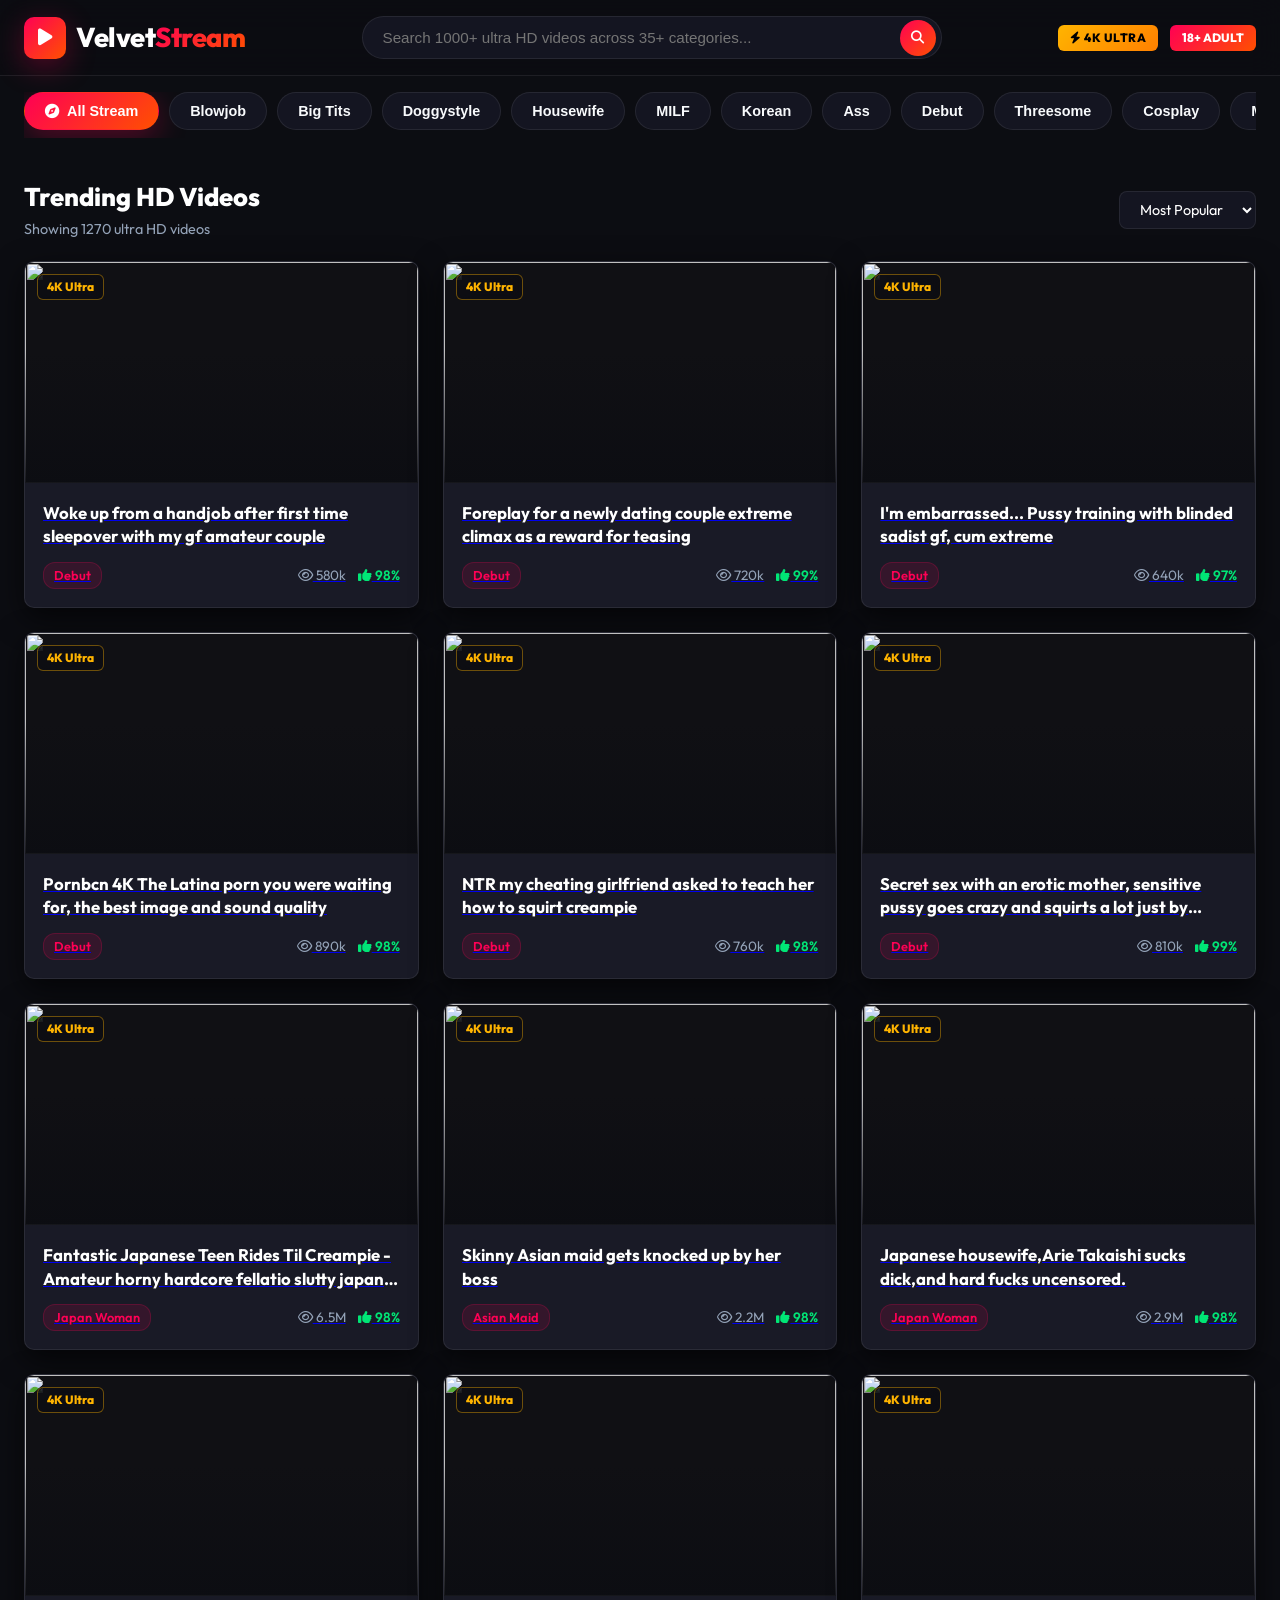
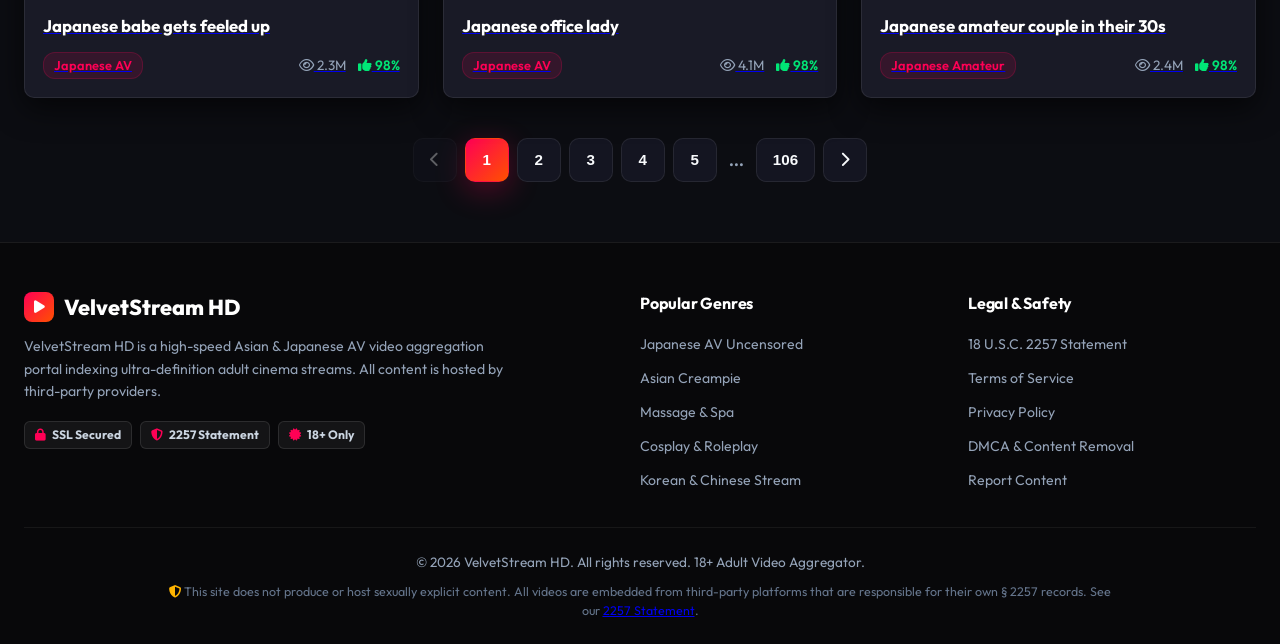
==== commit f7c11156: "Upgrade site: add legal pages, optimize data loading, and fix mobile layout" ====
--- a/index.html
+++ b/index.html
@@ -4,9 +4,9 @@
     <meta charset="UTF-8">
     <meta name="viewport" content="width=device-width, initial-scale=1.0">
 
-    <!-- popads -->
-    
-
+    <!-- mondiad -->
+    <meta name="mnd-ver" content="hpf3fudatengntvgibq" />
+    <script async src="https://ds.mrmnd.com/3a9d9649-0b20-47f7-90b6-4b88d645b778.js"></script>
     
     <meta name="ppck-ver" content="84fa930ecc916b69605d1ee1caa6d6b3" />
     
@@ -14,10 +14,13 @@
     <title>VelvetStream HD - Ultra Widescreen Cinema Portal & 1000+ Asian Stream</title>
     <!-- Google Fonts -->
     <link rel="preconnect" href="https://fonts.googleapis.com">
+    <!-- 首屏缩略图来源，提前建连 -->
+    <link rel="preconnect" href="https://thumb-cdn77.xnxx-cdn.com" crossorigin>
+    <link rel="dns-prefetch" href="https://thumbs-gcore.xnxx-cdn.com">
     <link rel="preconnect" href="https://fonts.gstatic.com" crossorigin>
     <link href="https://fonts.googleapis.com/css2?family=Outfit:wght@400;500;600;700;800&family=Inter:wght@400;500;600;700&display=swap" rel="stylesheet">
-    <!-- FontAwesome Icons -->
-    <link rel="stylesheet" href="https://cdnjs.cloudflare.com/ajax/libs/font-awesome/6.4.0/css/all.min.css">
+    <!-- FontAwesome Icons：异步加载，不阻塞首屏 -->
+    <link rel="stylesheet" href="https://cdnjs.cloudflare.com/ajax/libs/font-awesome/6.4.0/css/all.min.css" media="print" onload="this.media='all'">
     <link rel="stylesheet" href="style.css">
 </head>
 <body>
@@ -49,7 +52,7 @@
     <!-- Main Section Container -->
     <div class="container">       
         <!-- Horizontal Category Pill Slider -->
-        <section class="category-filter-section">
+        <section class="category-filter-section" id="categories">
             <div class="category-scroll-container" id="tagCloud">
                 <button class="cat-pill active" data-filter="all"><i class="fa-solid fa-compass"></i> All Stream</button>
                 <button class="cat-pill" data-filter="blowjob">Blowjob</button>
@@ -59,10 +62,8 @@
                 <button class="cat-pill" data-filter="milf">MILF</button>
                 <button class="cat-pill" data-filter="korean">Korean</button>
                 <button class="cat-pill" data-filter="ass">Ass</button>
-                <button class="cat-pill" data-filter="toys">Toys</button>
                 <button class="cat-pill" data-filter="debut">Debut</button>
                 <button class="cat-pill" data-filter="threesome">Threesome</button>
-                <button class="cat-pill" data-filter="bareback">Bareback</button>
                 <button class="cat-pill" data-filter="cosplay">Cosplay</button>
                 <button class="cat-pill" data-filter="mature">Mature</button>
                 <button class="cat-pill" data-filter="uncensored">Uncensored</button>
@@ -73,24 +74,14 @@
                 <button class="cat-pill" data-filter="massage">Massage</button>
                 <button class="cat-pill" data-filter="facial">Facial</button>
                 <button class="cat-pill" data-filter="chinese">Chinese</button>
-                <button class="cat-pill" data-filter="smooth">Smooth</button>
-                <button class="cat-pill" data-filter="classroom">Classroom</button>
                 <button class="cat-pill" data-filter="student">Student</button>
-                <button class="cat-pill" data-filter="hardcore">Hardcore</button>
                 <button class="cat-pill" data-filter="pov">POV</button>
                 <button class="cat-pill" data-filter="creampie">Creampie</button>
                 <button class="cat-pill" data-filter="asian">Asian</button>
                 <button class="cat-pill" data-filter="thai">Thai</button>
-                <button class="cat-pill" data-filter="swapping">Swapping</button>
-                <button class="cat-pill" data-filter="teacher">Teacher</button>
-                <button class="cat-pill" data-filter="stepsister">Stepsister</button>
-                <button class="cat-pill" data-filter="voyeur">Voyeur</button>
-                <button class="cat-pill" data-filter="couples">Couples</button>
                 <button class="cat-pill" data-filter="office">Office</button>
                 <button class="cat-pill" data-filter="outdoor">Outdoor</button>
-                <button class="cat-pill" data-filter="dormitory">Dormitory</button>
                 <button class="cat-pill" data-filter="japanese">Japanese AV</button>
-                <button class="cat-pill" data-filter="hotel">Hotel</button>
             </div>
         </section>
 
@@ -119,14 +110,60 @@
 
     </div>
 
-    <!-- Footer -->
+    <!-- Enhanced Multi-Column Compliance Footer -->
     <footer class="site-footer">
         <div class="container">
-            <p>&copy; 2024 VelvetStream HD. All rights reserved. 18+ Adult Video Aggregator with 35+ Categories.</p>
+            <div class="footer-grid">
+                <div class="footer-col brand-col">
+                    <div class="footer-brand">
+                        <span class="logo-icon-sm"><i class="fa-solid fa-play"></i></span>
+                        <span>Velvet<span class="logo-accent">Stream</span> HD</span>
+                    </div>
+                    <p class="footer-desc">
+                        VelvetStream HD is a high-speed Asian &amp; Japanese AV video aggregation portal indexing ultra-definition adult cinema streams. All content is hosted by third-party providers.
+                    </p>
+                    <div class="footer-cert-tags">
+                        <span class="cert-tag"><i class="fa-solid fa-lock"></i> SSL Secured</span>
+                        <span class="cert-tag"><i class="fa-solid fa-shield-halved"></i> 2257 Statement</span>
+                        <span class="cert-tag"><i class="fa-solid fa-certificate"></i> 18+ Only</span>
+                    </div>
+                </div>
+
+                <div class="footer-col">
+                    <h4 class="footer-title">Popular Genres</h4>
+                    <ul class="footer-links">
+                        <li><a href="#categories">Japanese AV Uncensored</a></li>
+                        <li><a href="#categories">Asian Creampie</a></li>
+                        <li><a href="#categories">Massage &amp; Spa</a></li>
+                        <li><a href="#categories">Cosplay &amp; Roleplay</a></li>
+                        <li><a href="#categories">Korean &amp; Chinese Stream</a></li>
+                    </ul>
+                </div>
+
+                <div class="footer-col">
+                    <h4 class="footer-title">Legal &amp; Safety</h4>
+                    <ul class="footer-links">
+                        <li><a href="2257.html">18 U.S.C. 2257 Statement</a></li>
+                        <li><a href="terms.html">Terms of Service</a></li>
+                        <li><a href="privacy.html">Privacy Policy</a></li>
+                        <li><a href="dmca.html">DMCA &amp; Content Removal</a></li>
+                        <li><a href="report.html">Report Content</a></li>
+                    </ul>
+                </div>
+            </div>
+
+            <div class="footer-bottom-bar" id="compliance">
+                <p>&copy; 2026 VelvetStream HD. All rights reserved. 18+ Adult Video Aggregator.</p>
+                <p class="compliance-note">
+                    <i class="fa-solid fa-shield-halved"></i> This site does not produce or host sexually explicit content. All videos are embedded from third-party platforms that are responsible for their own &sect; 2257 records. See our <a href="2257.html">2257 Statement</a>.
+                </p>
+            </div>
         </div>
     </footer>
 
-    <script src="videos_data.js"></script>
-    <script src="script.js"></script>
+    <!-- 首屏数据：只含 24 条，gzip 后约 2.4KB -->
+    <script src="videos_core.js" defer></script>
+    <script src="script.js" defer></script>
+    <!-- videos_data.js（1270 条）由 script.js 在浏览器空闲时自动加载，勿在此引用 -->
 </body>
 </html>
--- a/style.css
+++ b/style.css
@@ -61,6 +61,37 @@
     gap: 24px;
 }
 
+.header-brand-wrap {
+    display: flex;
+    align-items: center;
+    gap: 28px;
+}
+
+.header-nav {
+    display: flex;
+    align-items: center;
+    gap: 6px;
+}
+
+.nav-item {
+    color: var(--text-muted);
+    text-decoration: none;
+    font-size: 0.9rem;
+    font-weight: 600;
+    padding: 8px 14px;
+    border-radius: 8px;
+    display: flex;
+    align-items: center;
+    gap: 7px;
+    transition: all 0.25s ease;
+}
+
+.nav-item:hover,
+.nav-item.active {
+    color: #fff;
+    background: rgba(255, 255, 255, 0.06);
+}
+
 .brand-logo {
     display: flex;
     align-items: center;
@@ -367,9 +398,18 @@
     position: relative;
     width: 100%;
     aspect-ratio: 16 / 9;
-    background-size: cover;
-    background-position: center;
     overflow: hidden;
+    background-color: #101014;
+}
+
+/* 缩略图用 <img> 而非 background-image，才能启用浏览器原生懒加载 */
+.velvet-card .card-thumb-box .thumb-img {
+    position: absolute;
+    inset: 0;
+    width: 100%;
+    height: 100%;
+    object-fit: cover;
+    display: block;
 }
 
 .velvet-card .card-thumb-box::after {
@@ -603,36 +643,287 @@
     font-size: 0.85rem;
 }
 
+/* =========================================================================
+   Multi-Column Compliance Footer
+   ========================================================================= */
 .site-footer {
-    background: #07080d;
+    background: #08080a;
     border-top: 1px solid var(--border-color);
-    padding: 32px 0;
+    padding: 48px 0 24px;
+    color: var(--text-muted);
+}
+
+.footer-grid {
+    display: grid;
+    grid-template-columns: 2fr 1fr 1fr;
+    gap: 40px;
+    margin-bottom: 36px;
+}
+
+.footer-brand {
+    display: flex;
+    align-items: center;
+    gap: 10px;
+    font-size: 1.35rem;
+    font-weight: 800;
+    color: #fff;
+    margin-bottom: 12px;
+}
+
+.logo-icon-sm {
+    background: var(--primary-gradient);
+    color: #fff;
+    width: 30px;
+    height: 30px;
+    border-radius: 8px;
+    display: flex;
+    align-items: center;
+    justify-content: center;
+    font-size: 0.9rem;
+}
+
+.footer-desc {
+    font-size: 0.88rem;
+    line-height: 1.6;
+    color: #94a3b8;
+    margin-bottom: 18px;
+    max-width: 480px;
+}
+
+.footer-cert-tags {
+    display: flex;
+    flex-wrap: wrap;
+    gap: 8px;
+}
+
+.cert-tag {
+    background: rgba(255, 255, 255, 0.05);
+    border: 1px solid rgba(255, 255, 255, 0.1);
+    color: #cbd5e1;
+    font-size: 0.76rem;
+    font-weight: 700;
+    padding: 4px 10px;
+    border-radius: 6px;
+    display: flex;
+    align-items: center;
+    gap: 6px;
+}
+
+.cert-tag i {
+    color: var(--primary-color);
+}
+
+.footer-title {
+    color: #fff;
+    font-size: 1rem;
+    font-weight: 700;
+    margin-bottom: 16px;
+    letter-spacing: -0.2px;
+}
+
+.footer-links {
+    list-style: none;
+    display: flex;
+    flex-direction: column;
+    gap: 10px;
+}
+
+.footer-links a {
+    color: #94a3b8;
+    text-decoration: none;
+    font-size: 0.88rem;
+    transition: color 0.2s ease, transform 0.2s ease;
+    display: inline-block;
+}
+
+.footer-links a:hover {
+    color: var(--primary-color);
+    transform: translateX(3px);
+}
+
+.footer-bottom-bar {
+    border-top: 1px solid rgba(255, 255, 255, 0.06);
+    padding-top: 24px;
     text-align: center;
-    color: var(--text-muted);
-    font-size: 0.9rem;
-}
-
-@media (max-width: 992px) {
-    .large-card-grid {
-        grid-template-columns: repeat(auto-fill, minmax(280px, 1fr));
-    }
-    .hero-banner {
-        padding: 32px 24px;
-    }
-    .hero-title {
-        font-size: 1.6rem;
-    }
-}
-
-@media (max-width: 600px) {
+    font-size: 0.85rem;
+}
+
+.compliance-note {
+    margin-top: 10px;
+    font-size: 0.78rem;
+    color: #64748b;
+    line-height: 1.5;
+    max-width: 960px;
+    margin-left: auto;
+    margin-right: auto;
+}
+
+.compliance-note i {
+    color: var(--accent-gold);
+}
+
+/* =========================================================================
+   Responsive Breakpoints
+   ========================================================================= */
+@media (max-width: 1024px) {
+    .header-nav {
+        display: none;
+    }
+    .footer-grid {
+        grid-template-columns: 1fr 1fr;
+    }
+    .brand-col {
+        grid-column: 1 / -1;
+    }
+}
+
+@media (max-width: 768px) {
     .header-inner {
         flex-direction: column;
         align-items: stretch;
+        gap: 14px;
+    }
+    .header-brand-wrap {
+        justify-content: space-between;
+    }
+    .header-badges {
+        display: none;
     }
     .large-card-grid {
+        grid-template-columns: repeat(auto-fill, minmax(260px, 1fr));
+        gap: 16px;
+    }
+    .footer-grid {
         grid-template-columns: 1fr;
+        gap: 28px;
     }
     .player-title {
-        font-size: 1.3rem;
-    }
-}
+        font-size: 1.25rem;
+    }
+    .player-meta-bar {
+        flex-direction: column;
+        align-items: flex-start;
+    }
+}
+
+/* =========================================================================
+   手机断点：<= 640px
+   - 卡片 2 列（1 列会一张卡占满屏，翻页要滑很久）
+   - 无缩进正文、去掉多余留白
+   - 触摸目标 >= 40px
+   ========================================================================= */
+@media (max-width: 640px) {
+    .large-card-grid {
+        grid-template-columns: repeat(2, minmax(0, 1fr));
+        gap: 12px;
+        margin-bottom: 28px;
+    }
+
+    .velvet-card .card-thumb-box {
+        aspect-ratio: 16 / 10;
+    }
+
+    .velvet-card .card-info-box {
+        padding: 9px 10px 11px;
+    }
+
+    .velvet-card .card-title-text {
+        font-size: 0.82rem;
+        line-height: 1.35;
+        /* 两行截断，避免标题长短不一导致卡片高低不齐 */
+        display: -webkit-box;
+        -webkit-line-clamp: 2;
+        -webkit-box-orient: vertical;
+        overflow: hidden;
+    }
+
+    .velvet-card .card-meta-row {
+        margin-top: 6px;
+        gap: 6px;
+        flex-wrap: wrap;
+    }
+
+    .velvet-card .card-cat-tag {
+        font-size: 0.62rem;
+        padding: 2px 6px;
+    }
+
+    .velvet-card .card-stats-item {
+        font-size: 0.66rem;
+    }
+
+    .velvet-card .badge-hd {
+        font-size: 0.58rem;
+        padding: 2px 6px;
+    }
+
+    /* 分类按钮：加大触摸区域 */
+    .cat-pill {
+        padding: 9px 14px;
+        font-size: 0.8rem;
+        min-height: 40px;
+        display: inline-flex;
+        align-items: center;
+    }
+
+    #tagCloud {
+        gap: 8px;
+        overflow-x: auto;
+        flex-wrap: nowrap;
+        -webkit-overflow-scrolling: touch;
+        scrollbar-width: none;
+        padding-bottom: 4px;
+    }
+
+    #tagCloud::-webkit-scrollbar {
+        display: none;
+    }
+
+    .cat-pill {
+        flex: 0 0 auto;
+    }
+
+    /* 广告位在手机上更紧凑 */
+    .ad-billboard-container {
+        padding: 9px 6px;
+        margin: 12px 0 16px;
+    }
+
+    .ad-badge-label {
+        font-size: 0.6rem;
+        margin-bottom: 4px;
+    }
+
+    /* 分页按钮触摸区域 */
+    .page-btn {
+        min-width: 40px;
+        min-height: 40px;
+        font-size: 0.82rem;
+    }
+
+    /* 搜索框全宽 */
+    .search-box input {
+        font-size: 16px;   /* iOS 上小于 16px 会触发自动放大 */
+    }
+}
+
+/* =========================================================================
+   超小屏：<= 380px（iPhone SE / 老安卓）
+   ========================================================================= */
+@media (max-width: 380px) {
+    .large-card-grid {
+        gap: 9px;
+    }
+
+    .velvet-card .card-title-text {
+        font-size: 0.78rem;
+    }
+
+    .velvet-card .card-cat-tag {
+        display: none;   /* 空间不够，隐藏分类标签 */
+    }
+
+    .velvet-card .card-stats-item {
+        font-size: 0.62rem;
+    }
+}
